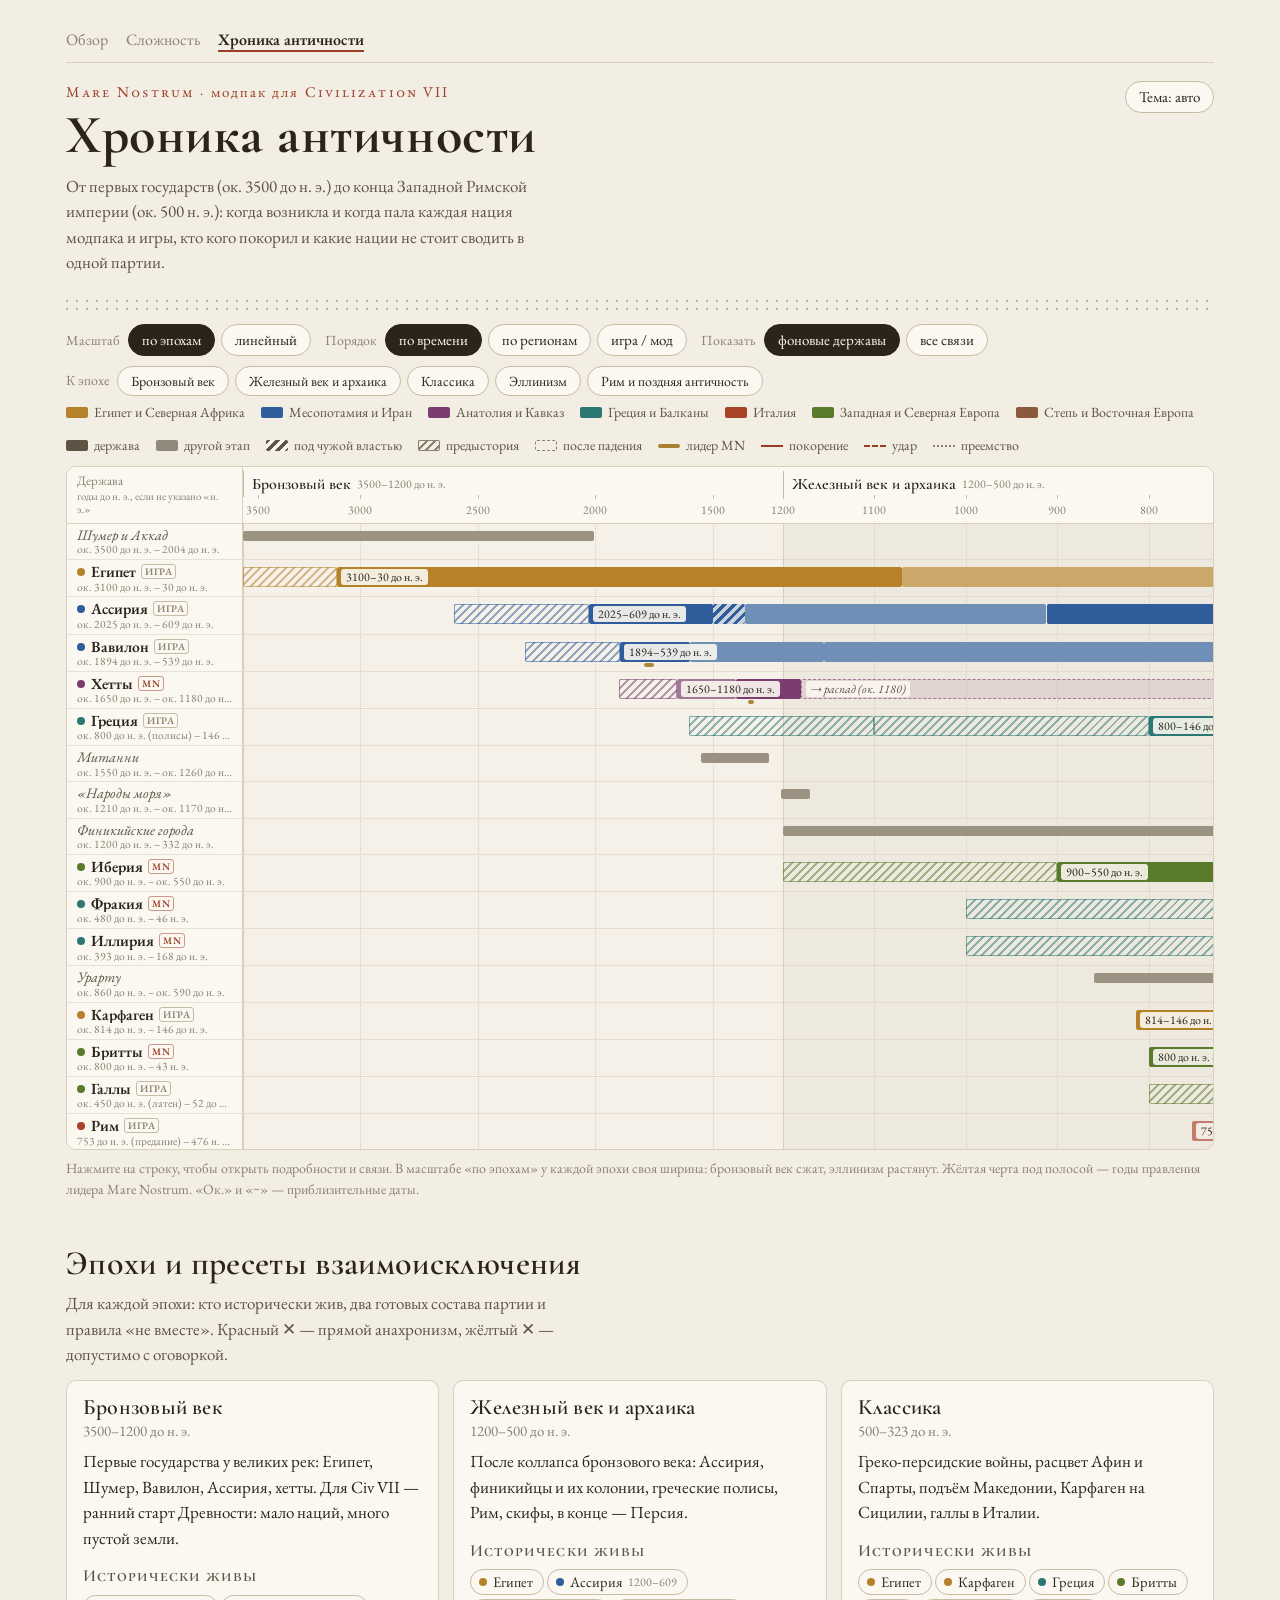
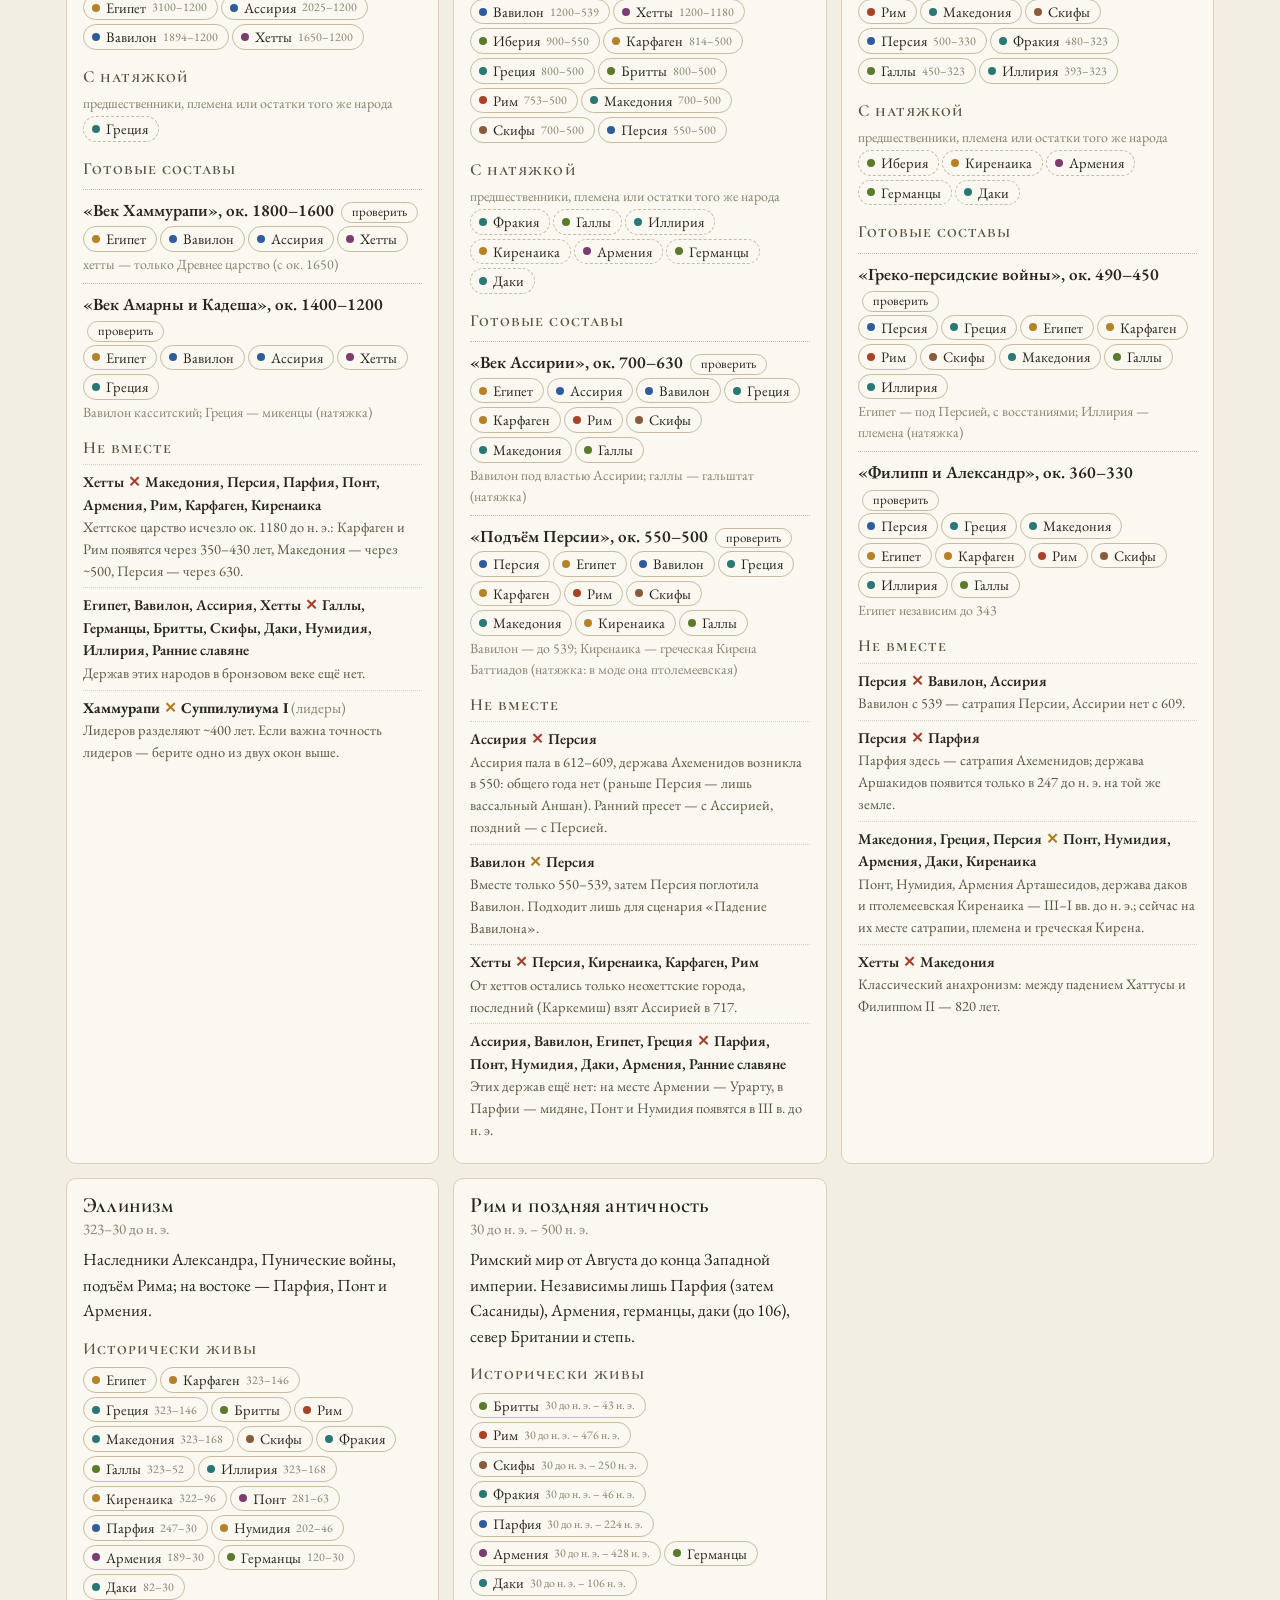
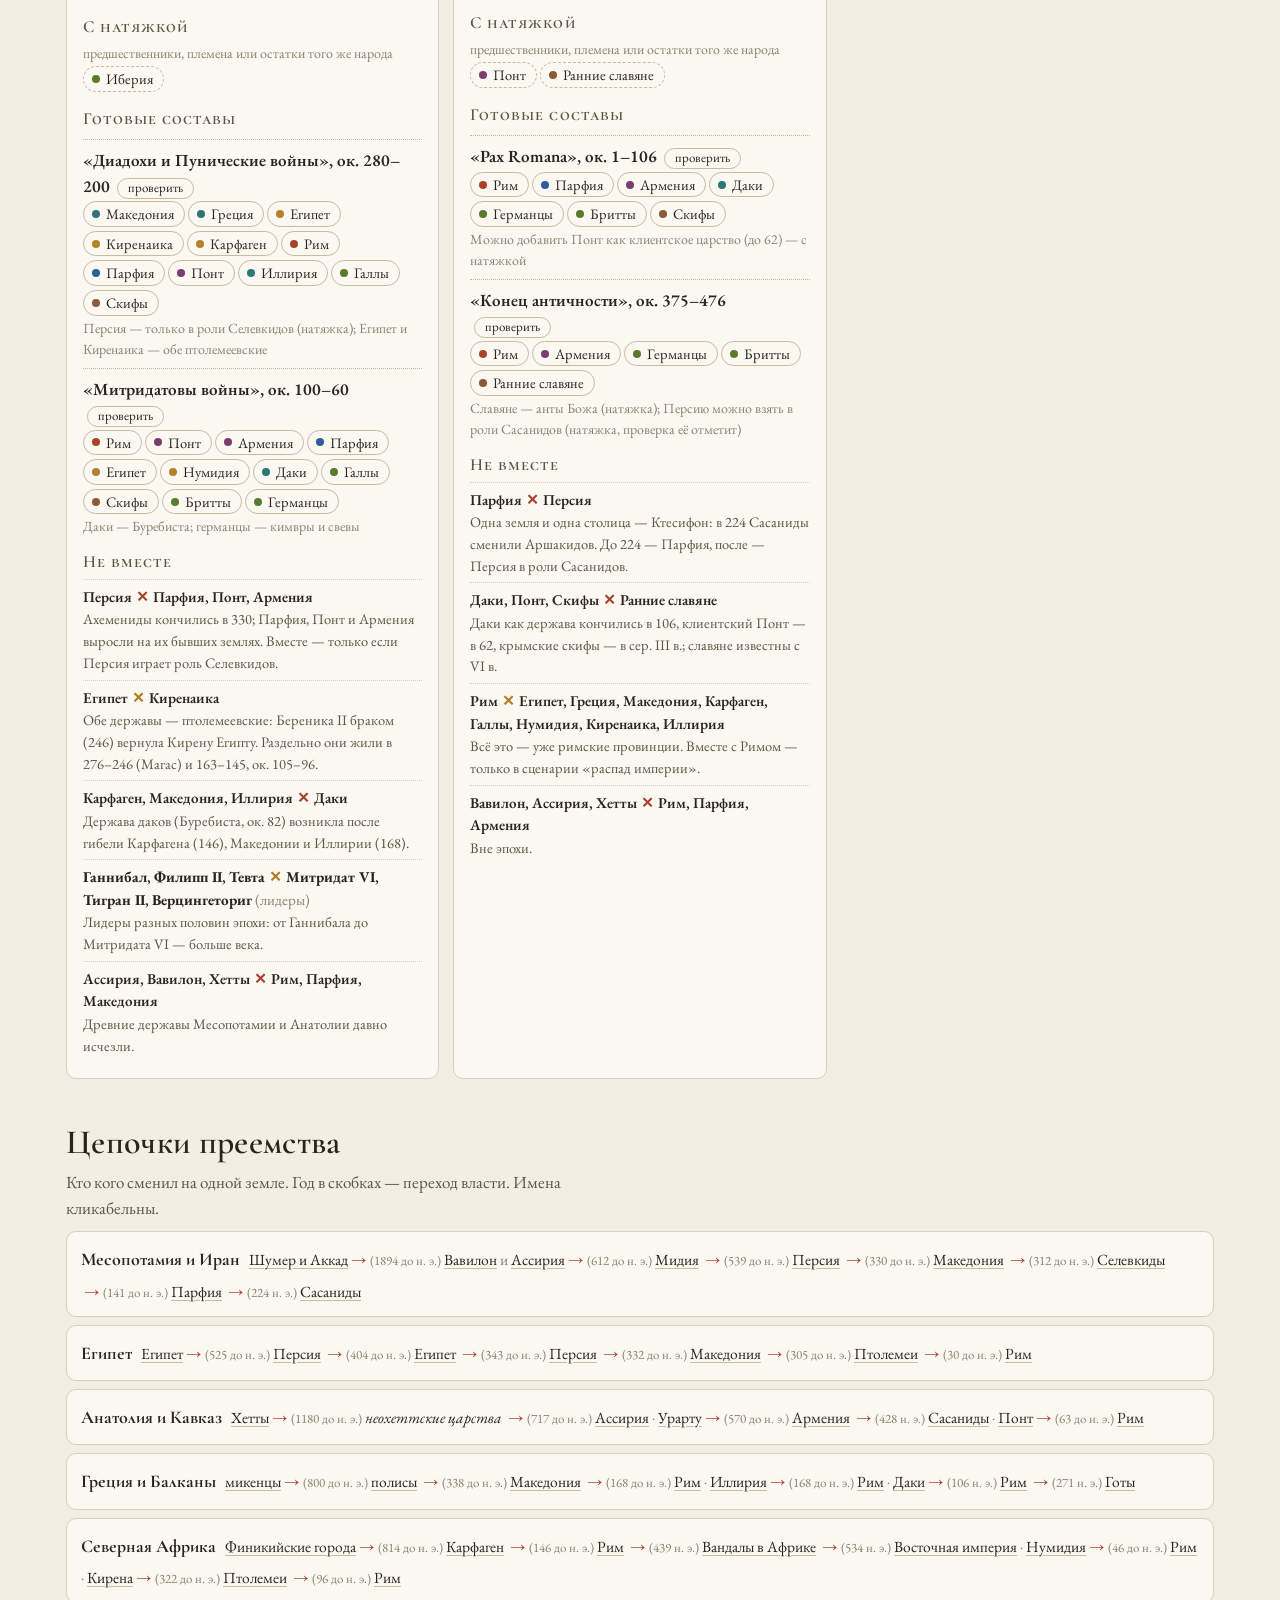
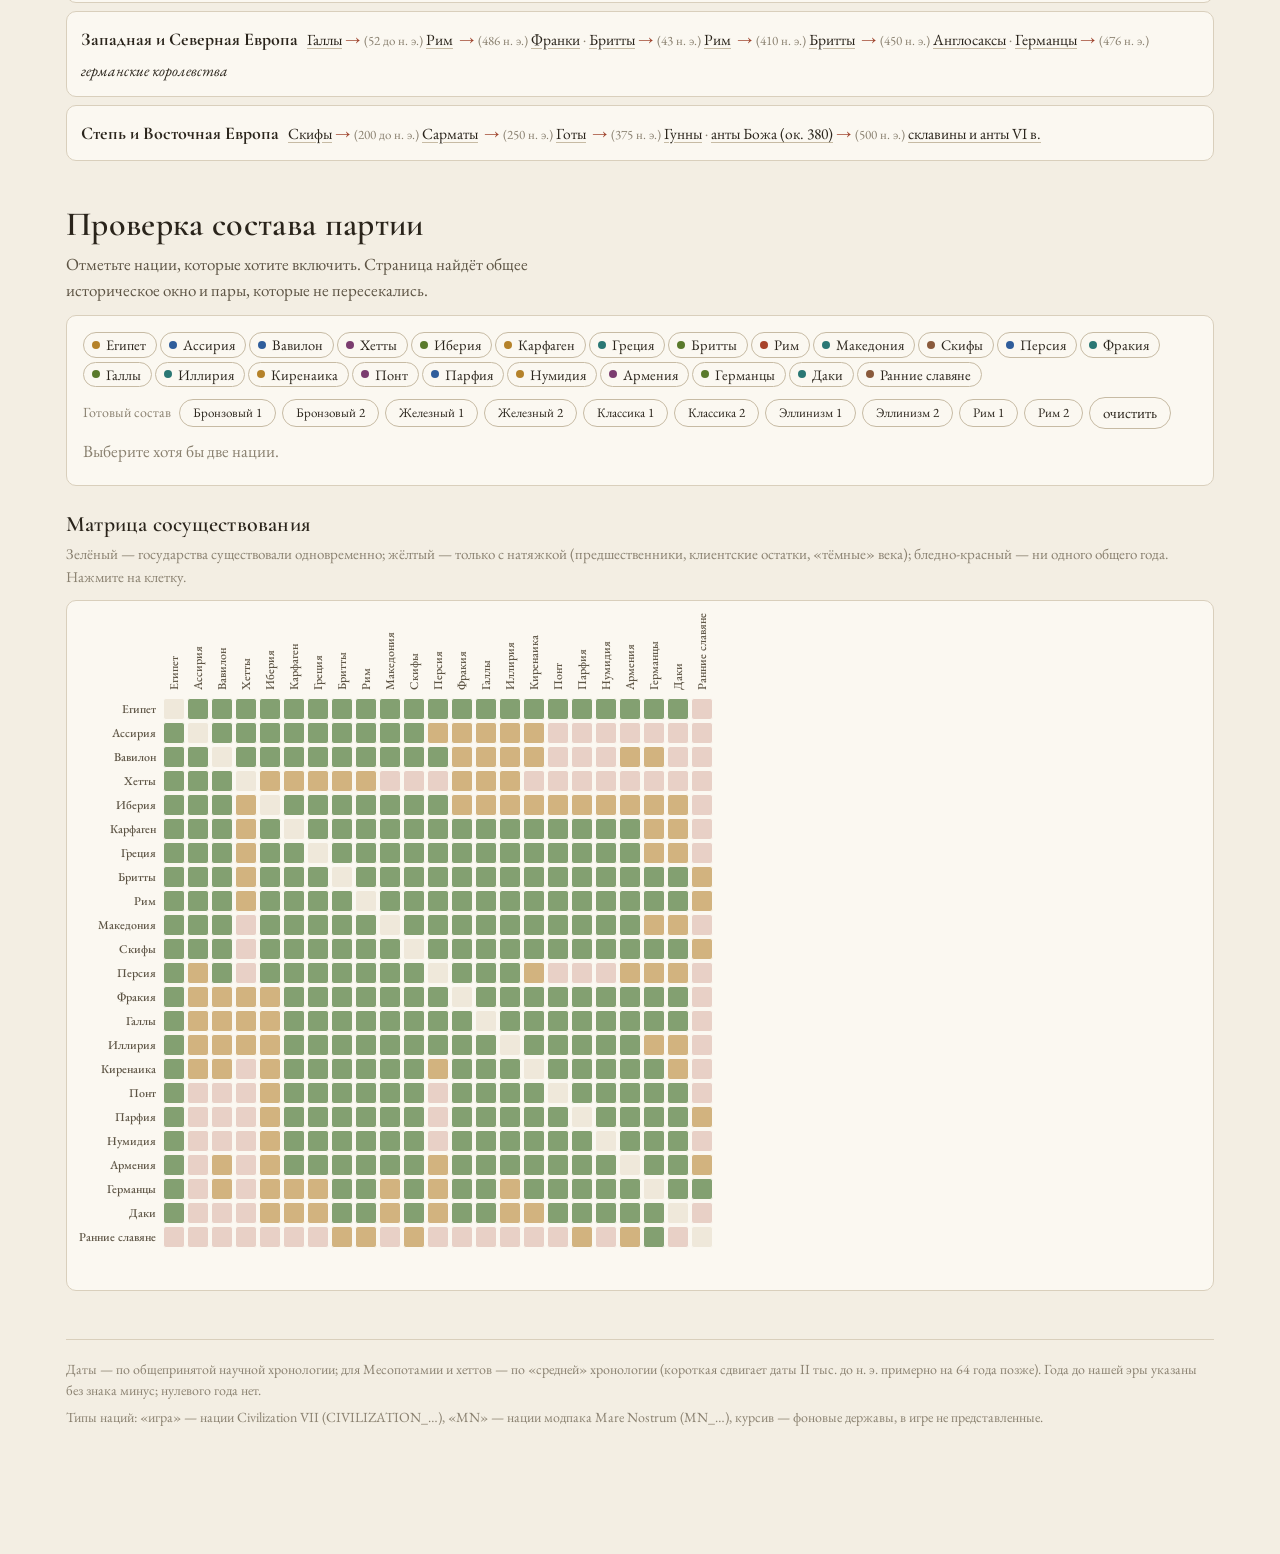
==== chronicle.html @ 19525a1d "Mare Nostrum 2.20.3" ====
<!DOCTYPE html>
<html lang="ru"><head><meta charset="utf-8"><meta name="viewport" content="width=device-width, initial-scale=1">
<meta name="robots" content="noindex">
<title>Хроника античности — Mare Nostrum</title>
<meta name="description" content="Хроника античности для модпака Mare Nostrum: нации, их подъём и падение, кто кого покорил, и какие нации не сводить в одной партии.">
<link rel="preconnect" href="https://fonts.googleapis.com">
<link rel="preconnect" href="https://fonts.gstatic.com" crossorigin>
<link rel="stylesheet" href="https://fonts.googleapis.com/css2?family=Cormorant+Garamond:wght@500;600;700&family=EB+Garamond:ital,wght@0,400;0,500;0,600;1,400&display=swap">
<style>
:root{
  --bg:#f3eee3; --surface:#fbf8f1; --surface-2:#efe8da; --ink:#2a241b; --ink-2:#5d5444; --ink-3:#8a8170;
  --line:#d9cfbc; --line-2:#c7bba4; --accent:#9c3d26; --accent-ink:#fff; --gold:#a8812e;
  --band-a:rgba(120,95,50,.045); --band-b:rgba(120,95,50,.10); --stub:rgba(120,95,50,.16);
  --pill:rgba(251,248,241,.9); --ctx:#9b9282; --ctx-2:#c9c1b1;
  --ok:#4f7a3a; --warn:#b07b22; --bad:#a5402d;
  --r-nile:#b5822a; --r-meso:#2f5d9b; --r-anat:#7b3c6f; --r-hellas:#2a7774; --r-italia:#a8432a; --r-west:#5a7a2c; --r-steppe:#8a5a3c;
  --shadow:0 10px 30px rgba(60,40,10,.16);
  --lab:176px; --serif-h:"Cormorant Garamond","Cormorant","EB Garamond",Garamond,"Times New Roman",Georgia,serif;
  --serif:"EB Garamond",Garamond,"Palatino Linotype",Palatino,"Book Antiqua",Georgia,serif;
  color-scheme:light;
}
@media (prefers-color-scheme: dark){
  :root:not([data-theme="light"]){
    --bg:#14120e; --surface:#1c1914; --surface-2:#25211a; --ink:#ece4d2; --ink-2:#bdb29d; --ink-3:#8b826f;
    --line:#352f25; --line-2:#4a4234; --accent:#e0805f; --accent-ink:#1a120c; --gold:#d6ad55;
    --band-a:rgba(255,235,190,.025); --band-b:rgba(255,235,190,.06); --stub:rgba(255,235,190,.09);
    --pill:rgba(28,25,20,.88); --ctx:#7e7666; --ctx-2:#4e483d;
    --ok:#86b46a; --warn:#d8a650; --bad:#dd7a63;
    --r-nile:#d9a94b; --r-meso:#6e98d8; --r-anat:#bb7cad; --r-hellas:#5fb3ad; --r-italia:#dd7a5e; --r-west:#97b662; --r-steppe:#c4946e;
    --shadow:0 10px 30px rgba(0,0,0,.5); color-scheme:dark;
  }
}
:root[data-theme="dark"]{
  --bg:#14120e; --surface:#1c1914; --surface-2:#25211a; --ink:#ece4d2; --ink-2:#bdb29d; --ink-3:#8b826f;
  --line:#352f25; --line-2:#4a4234; --accent:#e0805f; --accent-ink:#1a120c; --gold:#d6ad55;
  --band-a:rgba(255,235,190,.025); --band-b:rgba(255,235,190,.06); --stub:rgba(255,235,190,.09);
  --pill:rgba(28,25,20,.88); --ctx:#7e7666; --ctx-2:#4e483d;
  --ok:#86b46a; --warn:#d8a650; --bad:#dd7a63;
  --r-nile:#d9a94b; --r-meso:#6e98d8; --r-anat:#bb7cad; --r-hellas:#5fb3ad; --r-italia:#dd7a5e; --r-west:#97b662; --r-steppe:#c4946e;
  --shadow:0 10px 30px rgba(0,0,0,.5); color-scheme:dark;
}
*{box-sizing:border-box}
html,body{margin:0;padding:0}
body{background:var(--bg);color:var(--ink);font-family:var(--serif);font-size:17px;line-height:1.5;overflow-x:hidden;-webkit-text-size-adjust:100%}
.wrap{max-width:1180px;margin:0 auto;padding:28px 16px 120px}
h1,h2,h3{font-family:var(--serif-h);font-weight:600;letter-spacing:.01em;line-height:1.15;margin:0}
h1{font-size:clamp(34px,6vw,54px);font-weight:700}
h2{font-size:clamp(26px,3.6vw,34px);margin:44px 0 6px}
h3{font-size:22px}
p{margin:.4em 0}
.kicker{font-variant:small-caps;letter-spacing:.14em;color:var(--accent);font-size:15px}
.lede{color:var(--ink-2);max-width:62ch;margin-top:8px}
.muted{color:var(--ink-3)}
.mono{font-family:ui-monospace,SFMono-Regular,Menlo,Consolas,monospace;font-size:12px;letter-spacing:0}
header.top{display:flex;gap:16px;justify-content:space-between;align-items:flex-start;flex-wrap:wrap}
.meander{height:10px;margin:18px 0 6px;opacity:.55;background:
  repeating-linear-gradient(90deg,var(--ink-3) 0 2px,transparent 2px 10px) top/100% 2px no-repeat,
  repeating-linear-gradient(90deg,var(--ink-3) 0 2px,transparent 2px 10px) bottom/100% 2px no-repeat}
button{font:inherit;color:inherit}
.btn{border:1px solid var(--line-2);background:var(--surface);color:var(--ink);border-radius:999px;padding:5px 13px;font-size:15px;cursor:pointer;line-height:1.3}
.btn:hover{border-color:var(--ink-3)}
.btn[aria-pressed="true"]{background:var(--ink);color:var(--surface);border-color:var(--ink)}
.btn:focus-visible,.chip:focus-visible,.row:focus-visible,.cell:focus-visible{outline:2px solid var(--accent);outline-offset:2px}
.toolbar{display:flex;flex-wrap:wrap;gap:8px 14px;align-items:center;margin:14px 0 10px}
.seg{display:flex;flex-wrap:wrap;gap:6px;align-items:center}
.seg .lbl{font-size:14px;color:var(--ink-3);margin-right:2px}
.legend{display:flex;flex-wrap:wrap;gap:6px 16px;font-size:14px;color:var(--ink-2);margin:6px 0 10px}
.legend span{display:inline-flex;align-items:center;gap:6px}
.sw{width:22px;height:11px;border-radius:2px;display:inline-block;background:var(--c,var(--ink-3))}
.sw.k-proto,.sw.k-foreign,.sw.k-remnant,.sw.k-core2{--c:var(--ink-2)}
.lk{width:22px;height:0;border-top:2px solid var(--accent);display:inline-block}
.lk.h{border-top-style:dashed}.lk.s{border-top:2px dotted var(--ink-3)}

/* ---------- chart ---------- */
.chart{position:relative;overflow:auto;max-height:min(76vh,980px);border:1px solid var(--line);border-radius:10px;background:var(--surface);-webkit-overflow-scrolling:touch}
.inner{position:relative}
.axis{position:sticky;top:0;z-index:6;display:flex;background:var(--surface);border-bottom:1px solid var(--line)}
.corner{position:sticky;left:0;z-index:7;width:var(--lab);flex:none;background:var(--surface);border-right:1px solid var(--line);padding:6px 10px;font-size:13px;color:var(--ink-3);display:flex;flex-direction:column;justify-content:flex-end;line-height:1.25}
.axisplot{position:relative;flex:none;height:56px}
.eraname{position:absolute;top:4px;height:26px;padding:0 8px;font-family:var(--serif-h);font-weight:600;font-size:16px;white-space:nowrap;overflow:hidden;text-overflow:ellipsis;border-left:1px solid var(--line-2);display:flex;align-items:center;gap:6px;cursor:pointer}
.eraname small{font-family:var(--serif);font-weight:400;font-size:12px;color:var(--ink-3)}
.tick{position:absolute;bottom:4px;font-size:12px;color:var(--ink-3);transform:translateX(-50%);white-space:nowrap;font-variant-numeric:lining-nums tabular-nums}
.tick::before{content:"";position:absolute;left:50%;top:-6px;height:4px;border-left:1px solid var(--line-2)}
.tick i{font-style:normal;font-size:10px}
.body{position:relative}
.bands{position:absolute;top:0;bottom:0;z-index:0;pointer-events:none}
.band{position:absolute;top:0;bottom:0;border-left:1px solid var(--line)}
.band.stub{background:var(--stub);background-image:repeating-linear-gradient(135deg,transparent 0 7px,var(--band-b) 7px 8px)}
.gl{position:absolute;top:0;bottom:0;border-left:1px dotted var(--line)}
svg.links{position:absolute;top:0;z-index:2;pointer-events:none;overflow:visible}
.row{display:flex;position:relative;z-index:1;cursor:pointer;outline:none}
.row + .row{border-top:1px solid color-mix(in srgb,var(--line) 55%,transparent)}
.lab{position:sticky;left:0;z-index:4;width:var(--lab);flex:none;background:var(--surface);border-right:1px solid var(--line);padding:3px 10px;display:flex;flex-direction:column;justify-content:center;line-height:1.12;overflow:hidden}
.lab b{font-weight:600;font-size:15.5px;white-space:nowrap;overflow:hidden;text-overflow:ellipsis}
.lab .sub{font-size:11.5px;color:var(--ink-3);white-space:nowrap;overflow:hidden;text-overflow:ellipsis}
.lab .dot{display:inline-block;width:8px;height:8px;border-radius:50%;background:var(--c);margin-right:6px;vertical-align:1px}
.tag{font-size:10px;letter-spacing:.06em;text-transform:uppercase;border:1px solid var(--line-2);border-radius:3px;padding:0 3px;margin-left:5px;color:var(--ink-3);vertical-align:2px}
.tag.mn{color:var(--accent);border-color:color-mix(in srgb,var(--accent) 50%,transparent)}
.track{position:relative;flex:none;height:34px}
.row.ctx .track{height:24px}
.row.ctx .lab b{font-weight:400;font-style:italic;font-size:14.5px;color:var(--ink-2)}
.row.hdr{cursor:default}
.row.hdr .lab{font-variant:small-caps;letter-spacing:.1em;font-size:13px;color:var(--ink-3);background:var(--surface-2)}
.row.hdr .track{height:24px;background:color-mix(in srgb,var(--surface-2) 60%,transparent)}
.ph{position:absolute;top:7px;height:20px;border-radius:2px;background:var(--c)}
.row.ctx .ph{top:7px;height:10px;background:var(--ctx)}
.ph.k-core2{background:color-mix(in srgb,var(--c) 68%,var(--surface))}
.ph.k-foreign{background:repeating-linear-gradient(135deg,var(--c) 0 3px,color-mix(in srgb,var(--c) 25%,var(--surface)) 3px 7px)}
.ph.k-proto{background:repeating-linear-gradient(135deg,color-mix(in srgb,var(--c) 50%,transparent) 0 2px,transparent 2px 6px);box-shadow:inset 0 0 0 1px color-mix(in srgb,var(--c) 55%,transparent)}
.ph.k-remnant{background:color-mix(in srgb,var(--c) 12%,transparent);border:1px dashed color-mix(in srgb,var(--c) 60%,transparent)}
.row.ctx .ph.k-remnant{background:transparent;border-color:var(--ctx)}
.pill{position:absolute;top:9px;height:16px;line-height:16px;padding:0 5px;font-size:12px;border-radius:3px;background:var(--pill);color:var(--ink);white-space:nowrap;pointer-events:none;font-variant-numeric:lining-nums;overflow:hidden}
.endl{position:absolute;top:9px;line-height:16px;font-size:12px;color:var(--ink-2);white-space:nowrap;pointer-events:none;font-style:italic;background:var(--pill);padding:0 4px;border-radius:3px}
.row.ctx .endl,.row.ctx .pill{top:3px}
.row.ctx .pill{background:transparent;color:var(--ink-3);padding:0;font-size:11px}
.ldr{position:absolute;bottom:2px;height:4px;min-width:4px;border-radius:2px;background:var(--gold);opacity:.95}
.row.dim .track>*{opacity:.28}
.row.rel .lab{background:color-mix(in srgb,var(--accent) 7%,var(--surface))}
.row.sel .lab{background:color-mix(in srgb,var(--accent) 16%,var(--surface));box-shadow:inset 3px 0 0 var(--accent)}
.row.sel .track{background:color-mix(in srgb,var(--accent) 6%,transparent)}
.row:hover:not(.hdr) .lab b{text-decoration:underline;text-decoration-color:var(--line-2);text-underline-offset:3px}
.hint{font-size:14px;color:var(--ink-3);margin-top:8px}

/* ---------- panel ---------- */
.panel{position:fixed;z-index:50;right:16px;bottom:16px;width:400px;max-height:min(78vh,760px);overflow:auto;background:var(--surface);border:1px solid var(--line-2);border-radius:12px;box-shadow:var(--shadow);padding:16px 18px 18px}
.panel[hidden],.panel.away{display:none}
.panel .x{position:absolute;top:8px;right:8px;width:34px;height:34px;border-radius:50%;border:1px solid var(--line);background:var(--surface-2);cursor:pointer;font-size:20px;line-height:1}
.panel h3{font-size:28px;padding-right:36px}
.panel .meta{font-size:14px;color:var(--ink-3);margin:2px 0 8px}
.panel dl{margin:8px 0 0;display:grid;grid-template-columns:1fr;gap:2px}
.panel dt{font-variant:small-caps;letter-spacing:.08em;font-size:13px;color:var(--accent);margin-top:8px}
.panel dd{margin:0;font-size:15.5px}
.panel ul{margin:2px 0 0;padding-left:18px;font-size:15px}
.panel li{margin:2px 0}
.dates{font-size:19px;font-family:var(--serif-h);font-weight:600}
.ev{display:flex;gap:8px;font-size:15px;padding:3px 0;border-bottom:1px dotted var(--line)}
.ev .yr{flex:none;width:86px;color:var(--ink-3);font-variant-numeric:lining-nums}
.ev .ar{font-weight:600}
@media (max-width:899px){
  .panel{left:0;right:0;bottom:0;width:auto;max-height:64vh;border-radius:14px 14px 0 0;border-bottom:none}
}

/* ---------- chips, cards ---------- */
.chip{display:inline-flex;align-items:center;gap:6px;border:1px solid var(--line-2);border-radius:999px;padding:2px 10px 2px 8px;font-size:14.5px;background:var(--surface);cursor:pointer;line-height:1.35;margin:2px 3px 2px 0;color:var(--ink)}
.chip .dot{width:8px;height:8px;border-radius:50%;background:var(--c,var(--ctx))}
.chip.on{background:color-mix(in srgb,var(--c) 18%,var(--surface));border-color:var(--c)}
.chip small{color:var(--ink-3);font-size:12px}
.chip.st{border-style:dashed}
.chip.plain{cursor:default}
.eras{display:grid;grid-template-columns:repeat(auto-fill,minmax(340px,1fr));gap:14px;margin-top:12px}
@media (max-width:420px){.eras{grid-template-columns:1fr}}
.card{background:var(--surface);border:1px solid var(--line);border-radius:10px;padding:14px 16px 16px;min-width:0}
.card .rng{color:var(--ink-3);font-size:15px}
.card h4{font-family:var(--serif-h);font-size:17px;font-weight:600;margin:12px 0 4px;color:var(--ink-2);font-variant:small-caps;letter-spacing:.06em}
.preset{border-top:1px dotted var(--line-2);padding-top:8px;margin-top:8px}
.preset .pn{font-weight:600}
.preset .pnote{font-size:14px;color:var(--ink-3)}
.rule{font-size:15px;padding:6px 0;border-top:1px dotted var(--line)}
.rule .vs{font-weight:600}
.rule .x{color:var(--bad);font-weight:700;margin:0 4px}
.rule.soft .x{color:var(--warn)}
.rule .why{color:var(--ink-2);display:block;font-size:14.5px}
.chains{display:grid;gap:8px;margin-top:10px}
.chain{background:var(--surface);border:1px solid var(--line);border-radius:10px;padding:10px 14px;font-size:15.5px;line-height:1.9}
.chain b{font-family:var(--serif-h);font-size:18px;margin-right:6px}
.chain .y{color:var(--ink-3);font-size:13px}
.chain .ar{color:var(--accent);margin:0 3px}
.chain a{color:inherit;text-decoration:underline;text-decoration-color:var(--line-2);text-underline-offset:3px;cursor:pointer}

/* ---------- checker ---------- */
.checker{background:var(--surface);border:1px solid var(--line);border-radius:10px;padding:14px 16px;margin-top:12px}
.res{margin-top:10px}
.res .win{font-family:var(--serif-h);font-size:22px;font-weight:600}
.res .item{font-size:15px;padding:4px 0;border-top:1px dotted var(--line)}
.res .b{color:var(--bad);font-weight:600}.res .w{color:var(--warn);font-weight:600}.res .g{color:var(--ok);font-weight:600}
.mxwrap{overflow-x:auto;margin-top:12px;border:1px solid var(--line);border-radius:10px;background:var(--surface);padding:10px}
.mx{border-collapse:collapse;font-size:12px}
.mx th{font-weight:500;color:var(--ink-2);padding:2px;white-space:nowrap}
.mx thead th{height:56px;vertical-align:bottom}
.mx thead th span{display:inline-block;writing-mode:vertical-rl;transform:rotate(180deg)}
.mx tbody th{text-align:right;padding-right:6px}
.cell{width:22px;height:22px;border:1px solid var(--surface);border-radius:3px;cursor:pointer;padding:0;display:block}
.cell.ok{background:color-mix(in srgb,var(--ok) 70%,var(--surface))}
.cell.ext{background:color-mix(in srgb,var(--warn) 55%,var(--surface))}
.cell.no{background:color-mix(in srgb,var(--bad) 22%,var(--surface))}
.cell.self{background:var(--surface-2);cursor:default}
.mxinfo{min-height:1.5em;font-size:15px;margin-top:8px}
.foot{margin-top:48px;font-size:14px;color:var(--ink-3);border-top:1px solid var(--line);padding-top:14px}
@media (max-width:600px){
  :root{--lab:118px}
  body{font-size:16px}
  .lab b{font-size:14px}
  .lab .sub{display:none}
  .tag{display:none}
}
.site-nav{display:flex;flex-wrap:wrap;gap:6px 18px;font-size:16px;border-bottom:1px solid var(--line);padding-bottom:10px;margin-bottom:18px}
.site-nav a{text-decoration:none;color:var(--ink-3)}.site-nav a:hover{color:var(--ink)}
.site-nav a[aria-current="page"]{color:var(--ink);font-weight:600;box-shadow:inset 0 -2px 0 var(--accent)}
</style>
</head><body>
<div class="wrap">
  <nav class="site-nav" aria-label="Разделы"><a href="./">Обзор</a><a href="difficulty.html">Сложность</a><a href="chronicle.html" aria-current="page">Хроника античности</a></nav>
  <header class="top">
    <div>
      <div class="kicker">Mare Nostrum · модпак для Civilization VII</div>
      <h1>Хроника античности</h1>
      <p class="lede">От первых государств (ок. 3500 до н. э.) до конца Западной Римской империи (ок. 500 н. э.): когда возникла и когда пала каждая нация модпака и игры, кто кого покорил и какие нации не стоит сводить в одной партии.</p>
    </div>
    <button class="btn" id="themeBtn" type="button" aria-label="Тема оформления">Тема: авто</button>
  </header>
  <div class="meander" aria-hidden="true"></div>

  <div class="toolbar">
    <div class="seg" role="group" aria-label="Масштаб">
      <span class="lbl">Масштаб</span>
      <button class="btn" data-scale="era" aria-pressed="true" type="button">по эпохам</button>
      <button class="btn" data-scale="lin" aria-pressed="false" type="button">линейный</button>
    </div>
    <div class="seg" role="group" aria-label="Порядок строк">
      <span class="lbl">Порядок</span>
      <button class="btn" data-sort="chrono" aria-pressed="true" type="button">по времени</button>
      <button class="btn" data-sort="region" aria-pressed="false" type="button">по регионам</button>
      <button class="btn" data-sort="group" aria-pressed="false" type="button">игра / мод</button>
    </div>
    <div class="seg" role="group" aria-label="Показать">
      <span class="lbl">Показать</span>
      <button class="btn" id="ctxBtn" aria-pressed="true" type="button">фоновые державы</button>
      <button class="btn" id="allLinksBtn" aria-pressed="false" type="button">все связи</button>
    </div>
  </div>
  <div class="seg" id="eraJump" aria-label="Перейти к эпохе"><span class="lbl">К эпохе</span></div>

  <div class="legend" id="legend"></div>

  <div class="chart" id="chart" tabindex="0" aria-label="Шкала времени, прокручивается по горизонтали">
    <div class="inner" id="inner"></div>
  </div>
  <p class="hint">Нажмите на строку, чтобы открыть подробности и связи. В масштабе «по эпохам» у каждой эпохи своя ширина: бронзовый век сжат, эллинизм растянут. Жёлтая черта под полосой — годы правления лидера Mare Nostrum. «Ок.» и «~» — приблизительные даты.</p>

  <h2>Эпохи и пресеты взаимоисключения</h2>
  <p class="lede">Для каждой эпохи: кто исторически жив, два готовых состава партии и правила «не вместе». Красный ✕ — прямой анахронизм, жёлтый ✕ — допустимо с оговоркой.</p>
  <div class="eras" id="eras"></div>

  <h2>Цепочки преемства</h2>
  <p class="lede">Кто кого сменил на одной земле. Год в скобках — переход власти. Имена кликабельны.</p>
  <div class="chains" id="chains"></div>

  <h2>Проверка состава партии</h2>
  <p class="lede">Отметьте нации, которые хотите включить. Страница найдёт общее историческое окно и пары, которые не пересекались.</p>
  <div class="checker">
    <div id="pick"></div>
    <div class="seg" style="margin-top:8px"><span class="lbl">Готовый состав</span><span id="presetBtns" class="seg"></span><button class="btn" id="clearBtn" type="button">очистить</button></div>
    <div class="res" id="res"></div>
  </div>

  <h3 style="margin-top:26px">Матрица сосуществования</h3>
  <p class="muted" style="font-size:15px">Зелёный — государства существовали одновременно; жёлтый — только с натяжкой (предшественники, клиентские остатки, «тёмные» века); бледно-красный — ни одного общего года. Нажмите на клетку.</p>
  <div class="mxwrap"><table class="mx" id="mx"></table><div class="mxinfo" id="mxinfo"></div></div>

  <div class="foot">
    <p>Даты — по общепринятой научной хронологии; для Месопотамии и хеттов — по «средней» хронологии (короткая сдвигает даты II тыс. до н. э. примерно на 64 года позже). Года до нашей эры указаны без знака минус; нулевого года нет.</p>
    <p>Типы наций: «игра» — нации Civilization VII (CIVILIZATION_…), «MN» — нации модпака Mare Nostrum (MN_…), курсив — фоновые державы, в игре не представленные.</p>
  </div>
</div>

<aside class="panel" id="panel" hidden aria-live="polite"></aside>

<script>
(function(){
"use strict";
/* ============================== DATA ============================== */
var REG = {
  nile:{n:"Египет и Северная Африка"}, meso:{n:"Месопотамия и Иран"}, anat:{n:"Анатолия и Кавказ"},
  hellas:{n:"Греция и Балканы"}, italia:{n:"Италия"}, west:{n:"Западная и Северная Европа"}, steppe:{n:"Степь и Восточная Европа"}
};
var REG_ORDER = ["nile","meso","anat","hellas","italia","west","steppe"];
var KIND = {core:"держава", core2:"держава (другой этап)", foreign:"под чужой властью", proto:"предыстория / предшественники", remnant:"после падения / остаток"};

/* s,e — годы существования державы (основа проверки); xs,xe — с натяжкой (предшественники, остатки того же народа). */
var N = [
 {id:"egypt",t:"CIVILIZATION_EGYPT",g:"v",n:"Египет",ab:"Егп",r:"nile",s:-3100,e:-30,xs:-3500,xe:-30,sL:"ок. 3100 до н. э.",eL:"30 до н. э.",
  ph:[[-3500,-3100,"proto","Додинастический Египет (культура Негада)"],[-3100,-1070,"core","Раннее, Древнее, Среднее и Новое царства (с переходными периодами)"],[-1070,-525,"core2","Третий переходный и Поздний период; 671–656 — власть Ассирии"],[-525,-404,"foreign","XXVII династия — власть Персии"],[-404,-343,"core","XXVIII–XXX династии: последние фараоны-египтяне (Нектанеб II)"],[-343,-332,"foreign","вторая власть Персии"],[-332,-30,"core2","Александр и Птолемеи, столица — Александрия"],[-30,641,"remnant","римская, затем восточноримская провинция; арабы — 641"]],
  cap:"Мемфис, Фивы, Пер-Рамсес, Саис; при Птолемеях — Александрия",
  end:"Независимость кончилась в 30 до н. э.: после Акция (31) Октавиан занял Египет, Клеопатра VII покончила с собой. Последний фараон-египтянин Нектанеб II потерял страну ещё в 343 до н. э. (Персия).",
  succ:"Персия (525, 343) → Македония (332) → Птолемеи → Рим (30 до н. э.)",
  disp:"Объединение — ок. 3100 до н. э. (оценки 3200–3000). Даты до ~700 до н. э. имеют погрешность от нескольких лет до десятилетий.",
  mod:"Нация игры (CIVILIZATION_EGYPT).",es:"→ Рим (30)"},
 {id:"babylon",t:"CIVILIZATION_BABYLON",g:"v",n:"Вавилон",ab:"Вав",r:"meso",s:-1894,e:-539,xs:-2300,xe:-539,sL:"ок. 1894 до н. э.",eL:"539 до н. э.",
  ph:[[-2300,-1894,"proto","город в державах Аккада и Ура"],[-1894,-1595,"core","I (Старовавилонская) династия, Хаммурапи"],[-1595,-1155,"core2","Касситская династия"],[-1155,-729,"core2","II династия Исина и смутные века"],[-729,-626,"foreign","власть Ассирии (разрушение города в 689)"],[-626,-539,"core","Нововавилонское царство: Набопаласар, Навуходоносор II"],[-539,-275,"remnant","сатрапия Персии, затем Селевкидов; город угасает"]],
  cap:"Вавилон",
  end:"В 539 до н. э. Кир II разбил войско Набонида при Описе, и Вавилон сдался без боя.",
  succ:"Персия (539) → Македония (331) → Селевкиды",
  ldr:[{n:"Хаммурапи",f:-1792,t:-1750,l:"1792–1750 до н. э. (средняя хронология)"}],
  disp:"Даты I династии — по средней хронологии; по короткой они примерно на 64 года позже (разгром Мурсили I — 1531 вместо 1595).",
  mod:"Нация игры (CIVILIZATION_BABYLON); Mare Nostrum добавляет лидера Хаммурапи.",es:"→ Персия (539)"},
 {id:"assyria",t:"CIVILIZATION_ASSYRIA",g:"v",n:"Ассирия",ab:"Асс",r:"meso",s:-2025,e:-609,xs:-2600,xe:-609,sL:"ок. 2025 до н. э.",eL:"609 до н. э.",
  ph:[[-2600,-2025,"proto","город-государство Ашшур под властью Аккада и Ура"],[-2025,-1500,"core","Староассирийский период: колонии купцов в Анатолии (Каниш), Шамши-Адад I"],[-1500,-1363,"foreign","зависимость от Митанни"],[-1363,-912,"core2","Среднеассирийское царство (Ашшур-убаллит I)"],[-911,-609,"core","Новоассирийская держава: Тиглатпаласар III, Саргон II, Ашшурбанапал"]],
  cap:"Ашшур; Кальху (Нимруд), Дур-Шаррукин, Ниневия",
  end:"Мидяне Киаксара и вавилоняне Набопаласара взяли Ашшур (614) и Ниневию (612); последний царь Ашшур-убаллит II вместе с египтянами Нехо II не удержал Харран (610–609).",
  succ:"Нововавилонское царство и Мидия поделили державу",
  disp:"Ранние даты (до XV в. до н. э.) приблизительны.",
  mod:"Нация игры (CIVILIZATION_ASSYRIA).",es:"→ Вавилон и Мидия (612–609)"},
 {id:"hittites",t:"MN_HITTITES",g:"m",n:"Хетты",ab:"Хет",r:"anat",s:-1650,e:-1180,xs:-1900,xe:-717,sL:"ок. 1650 до н. э.",eL:"ок. 1180 до н. э.",
  ph:[[-1900,-1650,"proto","хетты в Канише (Несе), царь Анитта"],[-1650,-1400,"core2","Древнее царство: Хаттусили I, Мурсили I"],[-1400,-1180,"core","Новое царство (империя): Суппилулиума I, Муваталли II, битва при Кадеше (1274)"],[-1180,-717,"remnant","неохеттские царства: Каркемиш, Мелид, Гургум"]],
  cap:"Хаттуса; при Муваталли II — Тархунтасса",
  end:"Около 1185–1180 до н. э. Хаттуса оставлена и сожжена. Причины спорны: общий кризис конца бронзового века, засуха и голод, распри в династии, набеги касков, «народы моря».",
  succ:"Неохеттские царства (до 717, когда Саргон II взял Каркемиш); в центре Анатолии — Фригия",
  ldr:[{n:"Суппилулиума I",f:-1350,t:-1322,l:"ок. 1350–1322 до н. э. (оценки расходятся на 10–30 лет)"}],
  disp:"Начало Древнего царства — ок. 1650 по средней хронологии; точная дата и причина падения неизвестны.",
  mod:"Нация Mare Nostrum (MN_HITTITES), лидер Суппилулиума I.",es:"→ распад (ок. 1180)"},
 {id:"greece",t:"CIVILIZATION_GREECE",g:"v",n:"Греция",ab:"Грц",r:"hellas",s:-800,e:-146,xs:-1600,xe:-146,sL:"ок. 800 до н. э. (полисы)",eL:"146 до н. э.",
  ph:[[-1600,-1100,"proto","микенская Греция (в хеттских письмах — вероятно, Аххиява)"],[-1100,-800,"proto","«тёмные века»"],[-800,-338,"core","полисы: архаика и классика (Афины, Спарта, Коринф, Фивы)"],[-338,-146,"core2","под гегемонией Македонии; Ахейский и Этолийский союзы"],[-146,500,"remnant","римская Греция (провинция Ахайя с 27 до н. э.)"]],
  cap:"Единой столицы нет: Афины, Спарта, Коринф, Фивы",
  end:"В 146 до н. э. Луций Муммий разбил Ахейский союз и разрушил Коринф; Греция подчинена Риму (провинция Ахайя — с 27 до н. э.).",
  succ:"Рим; греческий язык и культура — основа Восточной Римской империи",
  ldr:[{n:"Леонид I",f:-489,t:-480,l:"царь Спарты ок. 489–480 до н. э., погиб при Фермопилах"},{n:"Платон",f:-427,t:-347,l:"жил 427–347 до н. э.; философ, не правитель"}],
  disp:"Отождествление Аххиявы хеттских текстов с микенцами принимает большинство учёных, но не все.",
  mod:"Нация игры (CIVILIZATION_GREECE); Mare Nostrum добавляет лидеров Платона и Леонида.",es:"→ Рим (146)"},
 {id:"persia",t:"CIVILIZATION_PERSIA",g:"v",n:"Персия",ab:"Пер",r:"meso",s:-550,e:-330,xs:-650,xe:-330,sL:"550 до н. э.",eL:"330 до н. э.",
  ph:[[-650,-550,"proto","царство Аншан (Теиспиды), вассалы Мидии"],[-550,-330,"core","держава Ахеменидов: Кир II, Камбис, Дарий I, Ксеркс"]],
  cap:"Пасаргады, Сузы, Персеполь, Экбатана, Вавилон",
  end:"Александр Македонский разбил Дария III при Иссе (333) и Гавгамелах (331); в 330 Дария убил сатрап Бесс.",
  succ:"Держава Александра → Селевкиды → Парфия (с 247) → Сасаниды (с 224 н. э., считали себя наследниками Ахеменидов)",
  disp:"Ранняя хронология Аншана (VII в. до н. э.) приблизительна.",
  mod:"Нация игры (CIVILIZATION_PERSIA). На карте Mare Nostrum стартует в Сузах.",es:"→ Македония (330)"},
 {id:"carthage",t:"CIVILIZATION_CARTHAGE",g:"v",n:"Карфаген",ab:"Крф",r:"nile",s:-814,e:-146,xs:-814,xe:-146,sL:"ок. 814 до н. э.",eL:"146 до н. э.",
  ph:[[-814,-264,"core","колония Тира → морская держава Запада"],[-264,-146,"core2","Пунические войны с Римом"],[-29,698,"remnant","римская колония Карфаген (с 29 до н. э.); вандалы 439–533; арабы — 698"]],
  cap:"Карфаген",
  end:"В Третьей Пунической войне (149–146) Сципион Эмилиан взял и разрушил город; земли стали провинцией Африка.",
  succ:"Рим (провинция Африка); часть земель — Нумидии",
  ldr:[{n:"Ганнибал Барка",f:-221,t:-202,l:"род. 247, ум. 183 или 181; командовал армией 221–202 до н. э."}],
  disp:"814/813 — дата античной традиции (Тимей); древнейшие находки в Карфагене — конец IX–VIII в. до н. э.",
  mod:"Нация игры (CIVILIZATION_CARTHAGE); Mare Nostrum добавляет лидера Ганнибала.",es:"→ Рим (146)"},
 {id:"rome",t:"CIVILIZATION_ROME",g:"v",n:"Рим",ab:"Рим",r:"italia",s:-753,e:476,xs:-753,xe:700,sL:"753 до н. э. (предание)",eL:"476 н. э. (Запад)",
  ph:[[-753,-509,"core2","царский период (дата основания — по преданию)"],[-509,-27,"core","Республика"],[-27,284,"core2","Принципат"],[284,476,"core","Поздняя империя; Запад"],[476,700,"remnant","Восточная Римская империя (до 1453)"]],
  cap:"Рим; в поздней империи — Медиолан (286–402) и Равенна (402–476); на Востоке — Константинополь (с 330)",
  end:"Западная империя кончилась в 476: германский военачальник Одоакр низложил Ромула Августула и отослал регалии в Константинополь. Восточная Римская империя существовала до 1453.",
  succ:"Королевство Одоакра → остготы; франки, вестготы, вандалы; Восточная Римская империя",
  disp:"753 — дата Варрона; поселения на холмах Рима археологи находят с X–IX вв. до н. э. 476 — условная граница: Юлия Непота признавали императором Запада до 480.",
  mod:"Нация игры (CIVILIZATION_ROME).",es:"Запад → Одоакр (476)"},
 {id:"gaul",t:"CIVILIZATION_GAUL",g:"v",n:"Галлы",ab:"Гал",r:"west",s:-450,e:-52,xs:-800,xe:-52,sL:"ок. 450 до н. э. (латен)",eL:"52 до н. э.",
  ph:[[-800,-450,"proto","гальштатская культура (связь с кельтами спорна)"],[-450,-121,"core","латенская культура: галлы, набег на Рим, Галатия в Азии"],[-121,-52,"core2","юг — римская Нарбонская Галлия (121); остальная Галлия свободна"],[-52,486,"remnant","римская Галлия → франки (486)"]],
  cap:"Единой столицы нет; оппидумы: Бибракте (эдуи), Герговия (арверны), Алезия (мандубии)",
  end:"Цезарь покорял Галлию в 58–50 до н. э.; в 52 Верцингеториг сдался после осады Алезии.",
  succ:"Рим (Галлия Косматая); затем франки Хлодвига (486)",
  ldr:[{n:"Верцингеториг",f:-52,t:-46,l:"вождь арвернов; восстание 52 до н. э., казнён в Риме ок. 46"}],
  disp:"Насколько гальштатские общины были «кельтами» — спорно; надёжно кельтскими считают латенских галлов.",
  mod:"Нация игры (CIVILIZATION_GAUL); Mare Nostrum добавляет лидера Верцингеторига.",es:"→ Рим (52)"},
 {id:"armenia",t:"MN_ARMENIA",g:"m",n:"Армения",ab:"Арм",r:"anat",s:-189,e:428,xs:-570,xe:428,sL:"189 до н. э.",eL:"428 н. э.",
  ph:[[-570,-189,"proto","Ервандиды (Оронтиды): сатрапия Персии, затем царство под Селевкидами"],[-189,1,"core","Арташесиды: Арташес I, Тигран II Великий"],[1,52,"core2","смута: римские и парфянские ставленники"],[52,428,"core","Аршакиды (Тиридат I); христианство ок. 301; раздел 387"]],
  cap:"Армавир, Ервандашат; Арташат (основан ок. 176 до н. э.), Тигранакерт (ок. 77 до н. э.), Вагаршапат, Двин",
  end:"В 387 Армению поделили Рим и Сасаниды; в 428 Бахрам V по просьбе армянской знати низложил последнего Аршакида Арташеса IV, восточная Армения стала марзпанством Персии.",
  succ:"Сасанидская Персармения и Восточная Римская империя",
  ldr:[{n:"Тигран II Великий",f:-95,t:-55,l:"95–55 до н. э."}],
  disp:"Независимость считают от 190/189 (после Магнесии); граница эпох Арташесидов и Аршакидов размыта.",
  mod:"Нация Mare Nostrum (MN_ARMENIA), лидер Тигран II. На карте стартует в Арташате.",es:"→ Сасаниды (428)"},
 {id:"britons",t:"MN_BRITONS",g:"m",n:"Бритты",ab:"Брт",r:"west",s:-800,e:43,xs:-800,xe:700,sL:"ок. 800 до н. э.",eL:"43 н. э.",
  ph:[[-800,43,"core","железный век Британии: племена бриттов, оппидумы"],[43,410,"foreign","римская Британия; север (Каледония) и Ирландия не покорены"],[410,700,"core2","послеримские бриттские королевства"]],
  cap:"Единой столицы нет; Камулодун (Колчестер), Веруламий; Боудикка — царица иценов (Норфолк)",
  end:"В 43 н. э. Британию начал покорять Клавдий; восстание Боудикки (60 или 61) подавил Светоний Паулин. Рим ушёл ок. 410.",
  succ:"Римская Британия → бриттские королевства (Уэльс, Думнония, Стратклайд) и англосаксы",
  ldr:[{n:"Боудикка",f:60,t:61,l:"восстание 60 или 61 н. э."}],
  disp:"Когда острова стали «кельтскими» — спорно (от бронзового века до VI в. до н. э.); ок. 800 — условное начало железного века.",
  mod:"Нация Mare Nostrum (MN_BRITONS), лидер Боудикка.",es:"→ Рим (43)"},
 {id:"cyrenaica",t:"MN_CYRENAICA",g:"m",n:"Киренаика",ab:"Кир",r:"nile",s:-322,e:-96,xs:-631,xe:-96,sL:"322 до н. э. (Птолемеи)",eL:"96 до н. э.",
  ph:[[-631,-440,"proto","греческая Кирена: династия Баттиадов"],[-440,-322,"proto","республика и смуты"],[-322,-276,"core2","птолемеевская Киренаика"],[-276,-250,"core","отдельное царство Магаса"],[-250,-96,"core2","Береника II; с 246 — снова часть царства Птолемеев, позже отдельные правители (163–145, ок. 105–96)"],[-96,500,"remnant","Рим: завещана в 96, провинция с 74; с 67 — «Крит и Киренаика»"]],
  cap:"Кирена; Береника (Евгесперида), Птолемаида, Аполлония, Барка — Пентаполь",
  end:"Последний царь Птолемей Апион завещал Киренаику Риму (96 до н. э.); провинцией она стала в 74.",
  succ:"Рим (Крит и Киренаика)",
  ldr:[{n:"Береника II",f:-250,t:-221,l:"ок. 267–221 до н. э.; наследница Кирены после смерти Магаса (250), с 246 — царица Египта"}],
  disp:"Год независимости Магаса — ок. 276/275 (спорно).",
  mod:"Нация Mare Nostrum (MN_CYRENAICA), лидер Береника II: в моде это птолемеевская Киренаика III в. до н. э. Старт — Кирена.",es:"→ Рим (96)"},
 {id:"dacia",t:"MN_DACIA",g:"m",n:"Даки",ab:"Дак",r:"hellas",s:-82,e:106,xs:-514,xe:106,sL:"ок. 82 до н. э.",eL:"106 н. э.",
  ph:[[-514,-82,"proto","геты и даки: племенные царства (Дромихет, ок. 300)"],[-82,-44,"core","держава Буребисты"],[-44,87,"core2","распад на несколько царств"],[87,106,"core","Децебал"],[106,271,"remnant","римская Дакия; оставлена при Аврелиане ок. 271–275"]],
  cap:"Сармизегетуса Регия; при Буребисте — Аргедава (местоположение спорно)",
  end:"Траян в двух войнах (101–102 и 105–106) взял Сармизегетусу; Децебал покончил с собой.",
  succ:"Римская Дакия → готы, гепиды; свободные даки (карпы, костобоки)",
  ldr:[{n:"Децебал",f:87,t:106,l:"87–106 н. э."}],
  disp:"Начало правления Буребисты — ок. 82 до н. э. (иногда ок. 70). Один народ геты и даки или два — обсуждается.",
  mod:"Нация Mare Nostrum (MN_DACIA), лидер Децебал. Столица — Сармизегетуса.",es:"→ Рим (106)"},
 {id:"germans",t:"MN_GERMANS",g:"m",n:"Германцы",ab:"Гер",r:"west",s:-120,e:700,xs:-600,xe:700,sL:"ок. 120 до н. э.",eL:"не пали",
  ph:[[-600,-120,"proto","ясторфская культура (принадлежность германцам спорна)"],[-120,9,"core2","кимвры и тевтоны (113–101), свевы Ариовиста"],[9,375,"core","свободная Германия: Тевтобург, маркоманны, алеманны, франки, готы"],[375,700,"core2","Великое переселение и германские королевства"]],
  cap:"Единой столицы нет",
  end:"Не пали: германские племена пережили античность. В 476 Одоакр низложил последнего императора Запада; их королевства (франки, готы, вандалы) поделили Западную империю.",
  succ:"Франки, вестготы, остготы, вандалы, лангобарды, англосаксы",
  ldr:[{n:"Арминий",f:9,t:21,l:"вождь херусков (ок. 18/17 до н. э. – 21 н. э.); Тевтобург — 9 н. э."}],
  disp:"Где и когда сложилась германская общность — спорно; ясторфская культура — самый частый кандидат.",
  mod:"Нация Mare Nostrum (MN_GERMANS), лидер Арминий; на карте — к северу и востоку от Галлии.",es:"→ германские королевства"},
 {id:"illyria",t:"MN_ILLYRIA",g:"m",n:"Иллирия",ab:"Илл",r:"hellas",s:-393,e:-168,xs:-1000,xe:-168,sL:"ок. 393 до н. э.",eL:"168 до н. э.",
  ph:[[-1000,-393,"proto","иллирийские племена железного века"],[-393,-260,"core2","царство Бардилла (ок. 393–358) и его преемников"],[-260,-168,"core","царство ардиеев: Агрон, Тевта, Гентий"]],
  cap:"Скодра; при Тевте — Ризон",
  end:"В Третьей Иллирийской войне (168 до н. э.) Луций Аниций Галл взял Скодру и пленил царя Гентия. Провинция Иллирик оформлена позднее.",
  succ:"Рим (Иллирик, затем Далмация и Паннония)",
  ldr:[{n:"Тевта",f:-231,t:-228,l:"регентша 231–228 до н. э. (иногда — до 227)"}],
  disp:"«Иллирийцами» греки и римляне звали много разных племён; к какому принадлежал Бардилл, спорно.",
  mod:"Нация Mare Nostrum (MN_ILLYRIA), лидер Тевта. Столица — Скодра.",es:"→ Рим (168)"},
 {id:"macedon",t:"MN_MACEDON",g:"m",n:"Македония",ab:"Мак",r:"hellas",s:-700,e:-168,xs:-700,xe:-148,sL:"ок. 700 до н. э.",eL:"168 до н. э.",
  ph:[[-700,-359,"core2","Аргеады; столица Эги, с ок. 400 — Пелла"],[-359,-323,"core","Филипп II и Александр"],[-323,-168,"core2","диадохи; Антигониды"],[-168,-146,"remnant","четыре республики; Андриск (149–148); провинция с 146"]],
  cap:"Эги (Вергина), Пелла (с ок. 400 до н. э.)",
  end:"Эмилий Павел разбил Персея при Пидне (168 до н. э.); после восстания Андриска Македония стала провинцией (146).",
  succ:"Рим; осколки державы Александра — Птолемеи, Селевкиды",
  ldr:[{n:"Филипп II",f:-359,t:-336,l:"359–336 до н. э."}],
  disp:"Начало династии: по Геродоту — Пердикка I (VII в. до н. э.), по поздним авторам — Каран (VIII в.).",
  mod:"Нация Mare Nostrum (MN_MACEDON), лидер Филипп II. Старт — Пелла.",es:"→ Рим (168)"},
 {id:"numidia",t:"MN_NUMIDIA",g:"m",n:"Нумидия",ab:"Нум",r:"nile",s:-202,e:-46,xs:-300,xe:-46,sL:"202 до н. э.",eL:"46 до н. э.",
  ph:[[-300,-202,"proto","царства массилиев (Гайя) и масесилиев (Сифакс)"],[-202,-148,"core","Массинисса объединяет Нумидию"],[-148,-46,"core2","Миципса, Югурта (война с Римом 112–105), Юба I"],[-46,500,"remnant","римская Новая Африка, затем провинция Нумидия"]],
  cap:"Цирта; у Сифакса — Сига, у Юбы I — Зама Регия",
  end:"Юба I поддержал помпеянцев и был разбит Цезарем при Тапсе (46 до н. э.); Нумидия стала провинцией Новая Африка. Его сын Юба II позже получил Мавретанию (25 до н. э.).",
  succ:"Рим",
  ldr:[{n:"Массинисса",f:-202,t:-148,l:"царь 202–148 до н. э."}],
  disp:"Начало царств массилиев и масесилиев известно плохо (не позже III в. до н. э.).",
  mod:"Нация Mare Nostrum (MN_NUMIDIA), лидер Массинисса. Старт — Цирта.",es:"→ Рим (46)"},
 {id:"parthia",t:"MN_PARTHIA",g:"m",n:"Парфия",ab:"Пар",r:"meso",s:-247,e:224,xs:-247,xe:224,sL:"247 до н. э.",eL:"224 н. э.",
  ph:[[-247,-171,"core2","Арсак I и преемники: Ниса, Гекатомпил"],[-171,-132,"core","Митридат I: Мидия, Месопотамия, Селевкия (141)"],[-132,224,"core2","держава Аршакидов, соперник Рима (Карры, 53 до н. э.)"]],
  cap:"Ниса, Гекатомпил, Экбатана, Ктесифон",
  end:"Перс Ардашир I разбил последнего царя Артабана IV при Ормиздагане (224 н. э.) и взял Ктесифон (226).",
  succ:"Сасаниды; ветви Аршакидов правили Арменией (до 428), Иберией и Кавказской Албанией",
  ldr:[{n:"Митридат I",f:-171,t:-132,l:"ок. 171–132 до н. э."}],
  disp:"247 до н. э. — начало парфянской эры; сам захват Парфии Арсаком датируют ок. 238.",
  mod:"Нация Mare Nostrum (MN_PARTHIA), лидер Митридат I. Старт — Гекатомпил.",es:"→ Сасаниды (224)"},
 {id:"pontus",t:"MN_PONTUS",g:"m",n:"Понт",ab:"Пон",r:"anat",s:-281,e:-63,xs:-302,xe:62,sL:"281 до н. э.",eL:"63 до н. э.",
  ph:[[-302,-281,"proto","Митридат I Ктист утверждается в Кимиате"],[-281,-120,"core2","Понтийское царство Митридатидов"],[-120,-63,"core","Митридат VI: Боспор, Крым, войны с Римом (89–63)"],[-63,62,"remnant","клиентский Понт при Риме (Полемониды); присоединён при Нероне"]],
  cap:"Амасия; Синопа (с 183 до н. э.)",
  end:"Помпей разбил Митридата VI (66 до н. э.); после мятежа сына Фарнака царь покончил с собой в Пантикапее (63). Запад Понта вошёл в провинцию Вифиния и Понт; остаток — клиентское царство до 62 (или 64) н. э.",
  succ:"Рим; Боспорское царство (Фарнак II)",
  ldr:[{n:"Митридат VI Евпатор",f:-120,t:-63,l:"120–63 до н. э."}],
  disp:"Год присоединения клиентского Понта — 62 или 64 н. э.",
  mod:"Нация Mare Nostrum (MN_PONTUS), лидер Митридат VI Евпатор. Старт — Синопа.",es:"→ Рим (63)"},
 {id:"scythians",t:"MN_SCYTHIANS",g:"m",n:"Скифы",ab:"Скф",r:"steppe",s:-700,e:250,xs:-700,xe:250,sL:"ок. 700 до н. э.",eL:"сер. III в. н. э.",
  ph:[[-700,-339,"core","Великая Скифия: походы в Переднюю Азию (VII в.), курганы Причерноморья"],[-339,-200,"core2","упадок, натиск сарматов"],[-200,250,"core2","Малая Скифия в Крыму: Скилур, Неаполь Скифский"]],
  cap:"Кочевые ставки; Каменское городище на Днепре (IV в. до н. э.); Неаполь Скифский (Крым)",
  end:"Степи у Чёрного моря в III–II вв. до н. э. заняли сарматы; крымское царство скифов погибло в сер. III в. н. э., вероятно от готов (Неаполь Скифский разрушен).",
  succ:"Сарматы, готы",
  ldr:[{n:"Атей",f:-339,t:-339,l:"погиб в 339 до н. э. в битве с Филиппом II, в возрасте ок. 90 лет; начало правления неизвестно"}],
  disp:"Первое появление скифов в источниках — ассирийские тексты VII в. до н. э.; конец крымской Скифии датирован по археологии.",
  mod:"Нация Mare Nostrum (MN_SCYTHIANS), лидер Атей.",es:"→ сарматы, готы"},
 {id:"slavs",t:"MN_SLAVS",g:"m",n:"Ранние славяне",ab:"Слв",r:"steppe",s:500,e:700,xs:200,xe:700,sL:"ок. 500 н. э.",eL:"не пали",
  ph:[[200,500,"proto","киевская культура и др. — возможные праславяне; анты (Бож, ок. 380)"],[500,700,"core","склавины и анты в источниках (Иордан, Прокопий, ок. 550); пражская культура; держава Само (623–658)"]],
  cap:"Зимно (городище на Волыни, VI–VII вв.); центр державы Само (Вогастисбург) не найден",
  end:"Не пали: в VI–VII вв. славяне расселились от Эльбы до Балкан и Днепра.",
  succ:"Славянские княжества и державы раннего Средневековья",
  ldr:[{n:"Бож",f:380,t:380,l:"вождь антов, распят готским королём Винитаром ок. 380 (по Иордану)"},{n:"Самослав (Само)",f:623,t:658,l:"623–658 н. э. — за пределом основной шкалы"}],
  disp:"Происхождение славян — одна из самых спорных тем: письменно они известны только с VI в. Иордан считает антов славянами, но связь антов IV в. со славянами VI в. обсуждается.",
  mod:"Нация Mare Nostrum (MN_SLAVS): в текущей версии лидер — Самослав (623–658), раньше был Бож; старт — Зимно на Волыни. Самая поздняя нация модпака.",es:"→ славянские державы"},
 {id:"thrace",t:"MN_THRACE",g:"m",n:"Фракия",ab:"Фрк",r:"hellas",s:-480,e:46,xs:-1000,xe:46,sL:"ок. 480 до н. э.",eL:"46 н. э.",
  ph:[[-1000,-480,"proto","фракийские племена железного века; в 513–479 побережье под властью Персии"],[-480,-341,"core","Одрисское царство: Терес I, Ситалк, Котис I"],[-341,-281,"foreign","власть Македонии (Филипп II, 342–340), затем Лисимаха; Севт III основывает Севтополь (ок. 320)"],[-281,46,"core2","малые фракийские царства; кельтское царство Тилис (ок. 278–212); с I в. до н. э. — клиент Рима"],[46,500,"remnant","римская провинция Фракия"]],
  cap:"Одрисские резиденции (где была столица в V в. до н. э., неизвестно); Севтополь (ок. 320 до н. э.); Бизия у поздних царей",
  end:"Филипп II подчинил одрисов в 342–340 до н. э.; после него фракийские царства жили под Македонией, затем как клиенты Рима. В 46 н. э., после убийства царя Реметалка III, Клавдий сделал Фракию провинцией.",
  succ:"Македония (342) → малые царства → Рим (провинция Фракия, 46 н. э.)",
  ldr:[{n:"Ситалк",f:-431,t:-424,l:"ок. 431–424 до н. э.; в 429 повёл фракийцев на Македонию"}],
  disp:"Начало царства — по Фукидиду, при Тересе I (ок. 480–470 до н. э.); где стояла столица одрисов в V в., неизвестно.",
  mod:"Нация Mare Nostrum (MN_THRACE), лидер Ситалк. Старт — Севтополь.",es:"→ Рим (46)"},
 {id:"iberia",t:"MN_IBERIA",g:"m",n:"Иберия",ab:"Ибр",r:"west",s:-900,e:-550,xs:-1200,xe:-206,sL:"ок. 900 до н. э.",eL:"ок. 550 до н. э.",
  ph:[[-1200,-900,"proto","поздний бронзовый век юго-запада Иберии"],[-900,-550,"core","Тартесс: серебро рудников, торговля с финикийцами Гадира и греками-фокейцами"],[-550,-237,"remnant","турдетаны, наследники Тартесса"],[-237,-206,"foreign","власть Баркидов Карфагена"],[-206,500,"remnant","римская Испания (позже провинция Бетика)"]],
  cap:"Тартесс — город не найден; ищут в низовьях Гвадалквивира и у Уэльвы (древняя Онуба)",
  end:"Около середины VI в. до н. э. Тартесс исчезает из источников; причины неизвестны (истощение рудников, ослабление Тира, давление Карфагена). Его земли наследуют турдетаны; с 237 до н. э. юг Иберии покоряют Баркиды, а после Илипы (206) он переходит к Риму.",
  succ:"Турдетаны → Карфаген Баркидов (237) → Рим (206)",
  ldr:[{n:"Аргантоний",f:-630,t:-550,l:"ок. 630–550 до н. э., по Геродоту правил 80 лет; даты условны"}],
  disp:"Тартесс известен по греческим авторам и археологии; сам город не найден, его границы и даты расцвета спорны.",
  mod:"Нация Mare Nostrum (MN_IBERIA), лидер Аргантоний. Старт — Тартесс / Онуба.",es:"→ турдетаны (ок. 550)"},
 /* ---------- фоновые державы ---------- */
 {id:"sumer",g:"c",n:"Шумер и Аккад",r:"meso",s:-3500,e:-2004,sL:"ок. 3500 до н. э.",eL:"2004 до н. э.",ph:[[-3500,-2004,"core",""]],note:"Города Шумера; держава Аккада ок. 2334–2154 (средняя хронология); III династия Ура пала в 2004 под ударом Элама."},
 {id:"mitanni",g:"c",n:"Митанни",r:"meso",s:-1550,e:-1260,sL:"ок. 1550 до н. э.",eL:"ок. 1260 до н. э.",ph:[[-1550,-1260,"core",""]],note:"Хурритское царство в Северной Месопотамии; с ок. 1340 — вассал хеттов, остаток (Ханигальбат) поглотила Ассирия."},
 {id:"seapeoples",g:"c",n:"«Народы моря»",r:"hellas",s:-1210,e:-1170,sL:"ок. 1210 до н. э.",eL:"ок. 1170 до н. э.",ph:[[-1210,-1170,"core",""]],note:"Известны по надписям Мернептаха (ок. 1208) и Рамсеса III (ок. 1175). Их роль в падении хеттов и Угарита спорна."},
 {id:"phoenicia",g:"c",n:"Финикийские города",r:"meso",s:-1200,e:-332,sL:"ок. 1200 до н. э.",eL:"332 до н. э.",ph:[[-1200,-332,"core",""]],note:"Тир, Сидон, Библ; данники Ассирии, Вавилона и Персии; Тир взят Александром в 332."},
 {id:"urartu",g:"c",n:"Урарту",r:"anat",s:-860,e:-590,sL:"ок. 860 до н. э.",eL:"ок. 590 до н. э.",ph:[[-860,-590,"core",""]],note:"Ванское царство, предшественник Армении на той же земле. Кто его уничтожил (мидяне, скифы?), спорно."},
 {id:"media",g:"c",n:"Мидия",r:"meso",s:-700,e:-550,sL:"ок. 700 до н. э.",eL:"550 до н. э.",ph:[[-700,-550,"core",""]],note:"Ранняя хронология Мидии (по Геродоту) спорна; надёжно — Киаксар (ок. 625–585) и свержение Астиага Киром (550)."},
 {id:"seleucids",g:"c",n:"Селевкиды",r:"meso",s:-312,e:-63,sL:"312 до н. э.",eL:"63 до н. э.",ph:[[-312,-63,"core",""]],note:"Держава одного из диадохов Александра; столицы — Селевкия на Тигре и Антиохия. Помпей сделал Сирию провинцией."},
 {id:"sarmatians",g:"c",n:"Сарматы",r:"steppe",s:-350,e:375,sL:"ок. IV в. до н. э.",eL:"ок. 375 н. э.",ph:[[-350,375,"core",""]],note:"Ираноязычные кочевники, сменившие скифов в степях; их ветвь аланы разбита гуннами ок. 370."},
 {id:"goths",g:"c",n:"Готы",r:"steppe",s:200,e:700,sL:"ок. 200 н. э.",eL:"VIII в.",ph:[[200,700,"core",""]],note:"У Чёрного моря с III в.; после гуннов — остготы в Италии (493–553) и вестготы в Испании (до 711)."},
 {id:"huns",g:"c",n:"Гунны",r:"steppe",s:370,e:469,sL:"ок. 370 н. э.",eL:"ок. 469 н. э.",ph:[[370,469,"core",""]],note:"Аттила (434–453); после битвы при Недао (454) держава распалась."},
 {id:"sasanids",g:"c",n:"Сасаниды",r:"meso",s:224,e:651,sL:"224 н. э.",eL:"651 н. э.",ph:[[224,651,"core",""]],note:"Новая персидская держава; столица — Ктесифон. Сасаниды считали себя наследниками Ахеменидов. Пали под ударом арабов."},
 {id:"vandals",g:"c",n:"Вандалы в Африке",r:"nile",s:429,e:534,sL:"429 н. э.",eL:"534 н. э.",ph:[[429,534,"core",""]],note:"Переправились в Африку в 429, взяли Карфаген в 439; королевство уничтожил Велизарий (533–534)."},
 {id:"franks",g:"c",n:"Франки",r:"west",s:481,e:700,sL:"481 н. э.",eL:"VIII в. и далее",ph:[[481,700,"core",""]],note:"Хлодвиг (481–511); победа при Суассоне (486) покончила с римской Галлией."},
 {id:"anglosax",g:"c",n:"Англосаксы",r:"west",s:450,e:700,sL:"ок. 450 н. э.",eL:"VIII в. и далее",ph:[[450,700,"core",""]],note:"Расселение англов, саксов и ютов в Британии с середины V в."}
];
var BY = {}; N.forEach(function(x){ if(x.xs==null){x.xs=x.s;} if(x.xe==null){x.xe=x.e;} BY[x.id]=x; });
var PLAY = N.filter(function(x){return x.g!=="c";});

/* Связи: от кого, к кому, год, тип (c — покорение, h — удар без покорения, s — преемство), текст */
var E = [
 ["sumer","assyria",-2025,"s","Ашшур выходит из-под власти III династии Ура (ок.)"],
 ["sumer","babylon",-1894,"s","аморейская династия Вавилона наследует городам Шумера и Аккада"],
 ["hittites","babylon",-1595,"h","Мурсили I берёт Вавилон, конец I династии (средняя хронология)"],
 ["hittites","mitanni",-1340,"c","Суппилулиума I громит Митанни, оно становится вассалом (ок.)"],
 ["assyria","mitanni",-1260,"c","Ассирия поглощает Ханигальбат (ок.)"],
 ["seapeoples","hittites",-1180,"h","«народы моря» и общий кризис; их вклад в падение Хаттусы спорен"],
 ["seapeoples","egypt",-1175,"h","Рамсес III отбивает «народы моря» (ок.)"],
 ["phoenicia","carthage",-814,"s","Тир основывает Карфаген (дата предания)"],
 ["assyria","babylon",-729,"c","Тиглатпаласар III становится царём Вавилона"],
 ["assyria","hittites",-717,"c","Саргон II берёт Каркемиш — конец неохеттских царств"],
 ["assyria","egypt",-671,"c","Асархаддон берёт Мемфис (власть Ассирии до ок. 656)"],
 ["greece","cyrenaica",-631,"s","колонисты с Феры основывают Кирену (Батт I)"],
 ["media","assyria",-612,"c","Киаксар: взятие Ашшура (614) и Ниневии (612)"],
 ["babylon","assyria",-612,"c","Набопаласар с мидянами берёт Ниневию; Харран пал в 609"],
 ["media","urartu",-590,"c","конец Урарту (ок.; виновник спорен)"],
 ["urartu","armenia",-570,"s","на землях Урарту складывается Армения Ервандидов (ок.)"],
 ["persia","media",-550,"c","Кир II свергает Астиага"],
 ["persia","babylon",-539,"c","Кир II: битва при Описе, Вавилон сдаётся без боя"],
 ["persia","phoenicia",-539,"c","финикийские города признают власть Персии (ок.)"],
 ["persia","egypt",-525,"c","Камбис II побеждает при Пелусии"],
 ["persia","cyrenaica",-525,"c","Кирена признаёт власть Камбиса и платит дань"],
 ["persia","scythians",-513,"h","поход Дария I в Скифию без победы (513 или 514)"],
 ["greece","persia",-480,"h","Саламин (480) и Платеи (479) останавливают Ксеркса"],
 ["gaul","rome",-390,"h","галлы Бренна разоряют Рим (390 по Варрону, 387 по Полибию)"],
 ["macedon","illyria",-358,"h","Филипп II разбивает Бардилла"],
 ["macedon","scythians",-339,"h","Филипп II разбивает скифов; Атей гибнет"],
 ["macedon","greece",-338,"c","Херонея: гегемония Македонии (Коринфский союз)"],
 ["macedon","phoenicia",-332,"c","Александр берёт Тир"],
 ["macedon","egypt",-332,"c","Египет сдаётся Александру"],
 ["macedon","persia",-330,"c","Гавгамелы (331); гибель Дария III (330)"],
 ["egypt","cyrenaica",-322,"c","Офелл присоединяет Киренаику для Птолемея I"],
 ["macedon","seleucids",-312,"s","Селевк I — один из диадохов Александра"],
 ["rome","illyria",-229,"h","Первая Иллирийская война против Тевты (229–228)"],
 ["rome","macedon",-168,"c","Пидна: Эмилий Павел разбивает Персея"],
 ["rome","illyria",-168,"c","Аниций Галл берёт Скодру, Гентий пленён"],
 ["numidia","carthage",-150,"h","Массинисса отнимает земли Карфагена — повод к III Пунической войне"],
 ["rome","carthage",-146,"c","Сципион Эмилиан разрушает Карфаген"],
 ["rome","greece",-146,"c","Муммий разрушает Коринф"],
 ["parthia","seleucids",-141,"c","Митридат I берёт Селевкию на Тигре"],
 ["pontus","scythians",-108,"h","Диофант, полководец Митридата VI, разбивает крымских скифов (ок. 110–107)"],
 ["rome","cyrenaica",-96,"s","Птолемей Апион завещает Киренаику Риму; провинция с 74"],
 ["armenia","seleucids",-83,"c","Тигран II занимает Сирию (ок.)"],
 ["rome","armenia",-66,"h","Тигран II сдаётся Помпею и становится союзником Рима"],
 ["rome","pontus",-63,"c","Помпей; смерть Митридата VI в Пантикапее"],
 ["rome","seleucids",-63,"c","Помпей делает Сирию провинцией (64/63)"],
 ["parthia","rome",-53,"h","Карры: гибель Красса"],
 ["rome","gaul",-52,"c","Алезия: Верцингеториг сдаётся Цезарю"],
 ["rome","numidia",-46,"c","Тапс: Юба I разбит, Цезарь создаёт Новую Африку"],
 ["rome","egypt",-30,"c","Октавиан; смерть Клеопатры VII"],
 ["germans","rome",9,"h","Тевтобургский лес: Арминий уничтожает три легиона Вара"],
 ["rome","britons",43,"c","вторжение Клавдия"],
 ["rome","pontus",62,"c","Нерон присоединяет клиентский Понт (62 или 64)"],
 ["parthia","armenia",66,"s","Тиридат I из Аршакидов коронован в Риме: армянские Аршакиды"],
 ["rome","dacia",106,"c","Траян берёт Сармизегетусу; гибель Децебала"],
 ["sasanids","parthia",224,"c","Ардашир I разбивает Артабана IV"],
 ["sarmatians","scythians",-200,"h","сарматы вытесняют скифов из степей (III–II вв., ок.)"],
 ["goths","scythians",250,"c","готы разрушают Неаполь Скифский (сер. III в.)"],
 ["huns","sarmatians",370,"c","гунны громят аланов (ок.)"],
 ["huns","goths",375,"h","гунны разбивают грейтунгов, готы уходят за Дунай"],
 ["goths","slavs",380,"h","Винитар распинает Божа, вождя антов (ок. 380, по Иордану)"],
 ["sasanids","armenia",428,"c","Бахрам V низлагает Арташеса IV — конец армянского царства"],
 ["vandals","carthage",439,"c","Гейзерих берёт римский Карфаген"],
 ["anglosax","britons",450,"h","расселение англосаксов (с сер. V в.)"],
 ["germans","rome",476,"c","Одоакр низлагает Ромула Августула"],
 ["franks","gaul",486,"c","Хлодвиг при Суассоне: конец римской Галлии"],
 ["rome","vandals",534,"c","Велизарий уничтожает королевство вандалов"],
 ["persia","thrace",-513,"c","поход Дария I: побережье Фракии под властью Персии до 479"],
 ["macedon","thrace",-341,"c","Филипп II подчиняет одрисов (342–340)"],
 ["rome","thrace",46,"c","Клавдий делает Фракию провинцией"],
 ["carthage","iberia",-237,"c","Гамилькар Барка начинает покорение юга Иберии"],
 ["rome","iberia",-206,"c","Сципион при Илипе: юг Иберии переходит к Риму"],
 ["slavs","rome",550,"h","набеги склавинов и антов на Балканы (VI в.)"]
];
var ETYPE = {c:"покорение", h:"удар / победа без покорения", s:"преемство, колония, наследство"};

var ERAS = [
 {id:"bronze",n:"Бронзовый век",f:-3500,t:-1200,w:540,
  d:"Первые государства у великих рек: Египет, Шумер, Вавилон, Ассирия, хетты. Для Civ VII — ранний старт Древности: мало наций, много пустой земли.",
  pre:[{n:"«Век Хаммурапи», ок. 1800–1600",ids:["egypt","babylon","assyria","hittites"],note:"хетты — только Древнее царство (с ок. 1650)"},
       {n:"«Век Амарны и Кадеша», ок. 1400–1200",ids:["egypt","babylon","assyria","hittites","greece"],note:"Вавилон касситский; Греция — микенцы (натяжка)"}],
  rules:[{a:["hittites"],b:["macedon","persia","parthia","pontus","armenia","rome","carthage","cyrenaica"],w:"Хеттское царство исчезло ок. 1180 до н. э.: Карфаген и Рим появятся через 350–430 лет, Македония — через ~500, Персия — через 630."},
         {a:["egypt","babylon","assyria","hittites"],b:["gaul","germans","britons","scythians","dacia","numidia","illyria","slavs"],w:"Держав этих народов в бронзовом веке ещё нет."},
         {lead:1,soft:1,a:["Хаммурапи"],b:["Суппилулиума I"],w:"Лидеров разделяют ~400 лет. Если важна точность лидеров — берите одно из двух окон выше."}]},
 {id:"iron",n:"Железный век и архаика",f:-1200,t:-500,w:640,
  d:"После коллапса бронзового века: Ассирия, финикийцы и их колонии, греческие полисы, Рим, скифы, в конце — Персия.",
  pre:[{n:"«Век Ассирии», ок. 700–630",ids:["egypt","assyria","babylon","greece","carthage","rome","scythians","macedon","gaul"],note:"Вавилон под властью Ассирии; галлы — гальштат (натяжка)"},
       {n:"«Подъём Персии», ок. 550–500",ids:["persia","egypt","babylon","greece","carthage","rome","scythians","macedon","cyrenaica","gaul"],note:"Вавилон — до 539; Киренаика — греческая Кирена Баттиадов (натяжка: в моде она птолемеевская)"}],
  rules:[{a:["assyria"],b:["persia"],w:"Ассирия пала в 612–609, держава Ахеменидов возникла в 550: общего года нет (раньше Персия — лишь вассальный Аншан). Ранний пресет — с Ассирией, поздний — с Персией."},
         {soft:1,a:["babylon"],b:["persia"],w:"Вместе только 550–539, затем Персия поглотила Вавилон. Подходит лишь для сценария «Падение Вавилона»."},
         {a:["hittites"],b:["persia","cyrenaica","carthage","rome"],w:"От хеттов остались только неохеттские города, последний (Каркемиш) взят Ассирией в 717."},
         {a:["assyria","babylon","egypt","greece"],b:["parthia","pontus","numidia","dacia","armenia","slavs"],w:"Этих держав ещё нет: на месте Армении — Урарту, в Парфии — мидяне, Понт и Нумидия появятся в III в. до н. э."}]},
 {id:"classic",n:"Классика",f:-500,t:-323,w:440,
  d:"Греко-персидские войны, расцвет Афин и Спарты, подъём Македонии, Карфаген на Сицилии, галлы в Италии.",
  pre:[{n:"«Греко-персидские войны», ок. 490–450",ids:["persia","greece","egypt","carthage","rome","scythians","macedon","gaul","illyria"],note:"Египет — под Персией, с восстаниями; Иллирия — племена (натяжка)"},
       {n:"«Филипп и Александр», ок. 360–330",ids:["persia","greece","macedon","egypt","carthage","rome","scythians","illyria","gaul"],note:"Египет независим до 343"}],
  rules:[{a:["persia"],b:["babylon","assyria"],w:"Вавилон с 539 — сатрапия Персии, Ассирии нет с 609."},
         {a:["persia"],b:["parthia"],w:"Парфия здесь — сатрапия Ахеменидов; держава Аршакидов появится только в 247 до н. э. на той же земле."},
         {soft:1,a:["macedon","greece","persia"],b:["pontus","numidia","armenia","dacia","cyrenaica"],w:"Понт, Нумидия, Армения Арташесидов, держава даков и птолемеевская Киренаика — III–I вв. до н. э.; сейчас на их месте сатрапии, племена и греческая Кирена."},
         {a:["hittites"],b:["macedon"],w:"Классический анахронизм: между падением Хаттусы и Филиппом II — 820 лет."}]},
 {id:"hell",n:"Эллинизм",f:-323,t:-30,w:600,
  d:"Наследники Александра, Пунические войны, подъём Рима; на востоке — Парфия, Понт и Армения.",
  pre:[{n:"«Диадохи и Пунические войны», ок. 280–200",ids:["macedon","greece","egypt","cyrenaica","carthage","rome","parthia","pontus","illyria","gaul","scythians"],note:"Персия — только в роли Селевкидов (натяжка); Египет и Киренаика — обе птолемеевские"},
       {n:"«Митридатовы войны», ок. 100–60",ids:["rome","pontus","armenia","parthia","egypt","numidia","dacia","gaul","scythians","britons","germans"],note:"Даки — Буребиста; германцы — кимвры и свевы"}],
  rules:[{a:["persia"],b:["parthia","pontus","armenia"],w:"Ахемениды кончились в 330; Парфия, Понт и Армения выросли на их бывших землях. Вместе — только если Персия играет роль Селевкидов."},
         {soft:1,a:["egypt"],b:["cyrenaica"],w:"Обе державы — птолемеевские: Береника II браком (246) вернула Кирену Египту. Раздельно они жили в 276–246 (Магас) и 163–145, ок. 105–96."},
         {a:["carthage","macedon","illyria"],b:["dacia"],w:"Держава даков (Буребиста, ок. 82) возникла после гибели Карфагена (146), Македонии и Иллирии (168)."},
         {lead:1,soft:1,a:["Ганнибал","Филипп II","Тевта"],b:["Митридат VI","Тигран II","Верцингеториг"],w:"Лидеры разных половин эпохи: от Ганнибала до Митридата VI — больше века."},
         {a:["assyria","babylon","hittites"],b:["rome","parthia","macedon"],w:"Древние державы Месопотамии и Анатолии давно исчезли."}]},
 {id:"roman",n:"Рим и поздняя античность",f:-30,t:500,w:640,
  d:"Римский мир от Августа до конца Западной империи. Независимы лишь Парфия (затем Сасаниды), Армения, германцы, даки (до 106), север Британии и степь.",
  pre:[{n:"«Pax Romana», ок. 1–106",ids:["rome","parthia","armenia","dacia","germans","britons","scythians"],note:"Можно добавить Понт как клиентское царство (до 62) — с натяжкой"},
       {n:"«Конец античности», ок. 375–476",ids:["rome","armenia","germans","britons","slavs"],note:"Славяне — анты Божа (натяжка); Персию можно взять в роли Сасанидов (натяжка, проверка её отметит)"}],
  rules:[{a:["parthia"],b:["persia"],w:"Одна земля и одна столица — Ктесифон: в 224 Сасаниды сменили Аршакидов. До 224 — Парфия, после — Персия в роли Сасанидов."},
         {a:["dacia","pontus","scythians"],b:["slavs"],w:"Даки как держава кончились в 106, клиентский Понт — в 62, крымские скифы — в сер. III в.; славяне известны с VI в."},
         {soft:1,a:["rome"],b:["egypt","greece","macedon","carthage","gaul","numidia","cyrenaica","illyria"],w:"Всё это — уже римские провинции. Вместе с Римом — только в сценарии «распад империи»."},
         {a:["babylon","assyria","hittites"],b:["rome","parthia","armenia"],w:"Вне эпохи."}]}
];
var STUB = {n:"после 500",f:500,t:700,w:130};

/* Пары «одна земля / вассал» — предупреждение в проверке */
var SAME = [
 ["persia","parthia","Одна земля: Парфия выросла на месте державы Ахеменидов (их разделяют 83 года)."],
 ["egypt","cyrenaica","Обе — птолемеевские; раздельно только в 276–246 и позднее при отдельных правителях Кирены."],
 ["babylon","persia","Персия поглотила Вавилон в 539: вместе лишь 11 лет."],
 ["greece","macedon","Совместимы, но с 338 Греция под гегемонией Македонии."],
 ["armenia","parthia","С 66 н. э. в Армении правят Аршакиды — младшая ветвь парфянской династии."]
];

var CHAINS = [
 {n:"Месопотамия и Иран",c:[["sumer"],[-1894,"babylon"],["/assyria"],[-612,"media"],[-539,"persia"],[-330,"macedon"],[-312,"seleucids"],[-141,"parthia"],[224,"sasanids"]]},
 {n:"Египет",c:[["egypt"],[-525,"persia"],[-404,"egypt"],[-343,"persia"],[-332,"macedon"],[-305,"egypt","Птолемеи"],[-30,"rome"]]},
 {n:"Анатолия и Кавказ",c:[["hittites"],[-1180,null,"неохеттские царства"],[-717,"assyria"],["|"],["urartu"],[-570,"armenia"],[428,"sasanids"],["|"],["pontus"],[-63,"rome"]]},
 {n:"Греция и Балканы",c:[["greece","микенцы"],[-800,"greece","полисы"],[-338,"macedon"],[-168,"rome"],["|"],["illyria"],[-168,"rome"],["|"],["dacia"],[106,"rome"],[271,"goths"]]},
 {n:"Северная Африка",c:[["phoenicia"],[-814,"carthage"],[-146,"rome"],[439,"vandals"],[534,"rome","Восточная империя"],["|"],["numidia"],[-46,"rome"],["|"],["cyrenaica","Кирена"],[-322,"egypt","Птолемеи"],[-96,"rome"]]},
 {n:"Западная и Северная Европа",c:[["gaul"],[-52,"rome"],[486,"franks"],["|"],["britons"],[43,"rome"],[410,"britons"],[450,"anglosax"],["|"],["germans"],[476,null,"германские королевства"]]},
 {n:"Степь и Восточная Европа",c:[["scythians"],[-200,"sarmatians"],[250,"goths"],[375,"huns"],["|"],["slavs","анты Божа (ок. 380)"],[500,"slavs","склавины и анты VI в."]]}
];

/* ============================== HELPERS ============================== */
function fy(y){ return y<0 ? (-y)+" до н. э." : y+" н. э."; }
function fr(a,b){
  if(a===b) return fy(a);
  if(a<0&&b<0) return (-a)+"–"+(-b)+" до н. э.";
  if(a>0&&b>0) return a+"–"+b+" н. э.";
  return fy(a)+" – "+fy(b);
}
function frs(a,b){ if(a<0&&b<0) return (-a)+"–"+(-b); return fr(a,b); }
function yrs(n){ var m=n%100, k=n%10; return n+" "+((m>10&&m<20)?"лет":k===1?"год":(k>=2&&k<=4)?"года":"лет"); }
function esc(s){ return String(s).replace(/[&<>"]/g,function(c){return {"&":"&amp;","<":"&lt;",">":"&gt;",'"':"&quot;"}[c];}); }
function el(tag,cls,html){ var e=document.createElement(tag); if(cls) e.className=cls; if(html!=null) e.innerHTML=html; return e; }
function regC(r){ return "var(--r-"+r+")"; }
function store(k,v){ try{ if(v===undefined) return localStorage.getItem(k); localStorage.setItem(k,v); }catch(e){ return null; } return null; }
function overlap(a1,a2,b1,b2){ return Math.min(a2,b2)-Math.max(a1,b1); }
function pairStatus(a,b){
  var o=overlap(a.s,a.e,b.s,b.e);
  if(o>=0) return {k:"ok",o:o,f:Math.max(a.s,b.s),t:Math.min(a.e,b.e)};
  var ox=overlap(a.xs,a.xe,b.xs,b.xe);
  if(ox>=0) return {k:"ext",o:ox,f:Math.max(a.xs,b.xs),t:Math.min(a.xe,b.xe),gap:-o};
  return {k:"no",gap:-o};
}
function nm(id){ return BY[id]?BY[id].n:id; }

/* ============================== STATE ============================== */
var S = {scale:"era", sort:"chrono", ctx:true, all:false, sel:null};
var X, PW;
function buildScale(){
  var segs=[], acc=0, list=ERAS.concat([STUB]);
  if(S.scale==="lin"){
    var k=0.64; list.forEach(function(e){ segs.push({f:e.f,t:e.t,x0:acc,w:(e.t-e.f)*k}); acc+=(e.t-e.f)*k; });
  } else {
    list.forEach(function(e){ segs.push({f:e.f,t:e.t,x0:acc,w:e.w}); acc+=e.w; });
  }
  PW=Math.round(acc);
  X=function(y){
    if(y<=segs[0].f) return 0;
    for(var i=0;i<segs.length;i++){ var s=segs[i]; if(y<=s.t) return s.x0+(y-s.f)/(s.t-s.f)*s.w; }
    return PW;
  };
  return segs;
}
function ticks(){
  if(S.scale==="lin"){ var a=[]; for(var y=-3500;y<=500;y+=250){ a.push(y===0?1:y); } a.push(600,700); return a; }
  return [-3500,-3000,-2500,-2000,-1500,-1200,-1100,-1000,-900,-800,-700,-600,-500,-450,-400,-350,-300,-250,-200,-150,-100,-50,1,100,200,300,400,500,600,700];
}

/* ============================== CHART ============================== */
var inner=document.getElementById("inner"), chart=document.getElementById("chart");
var rowsEls={}, svg, bodyEl;

function sortedRows(){
  var list=N.filter(function(x){ return S.ctx || x.g!=="c"; });
  var byStart=function(a,b){ return (a.xs-b.xs)||(a.s-b.s); };
  if(S.sort==="chrono") return [{rows:list.slice().sort(byStart)}];
  if(S.sort==="region") return REG_ORDER.map(function(r){ return {h:REG[r].n,rows:list.filter(function(x){return x.r===r;}).sort(byStart)}; }).filter(function(g){return g.rows.length;});
  var g=[{h:"Нации игры",rows:list.filter(function(x){return x.g==="v";}).sort(byStart)},{h:"Нации Mare Nostrum",rows:list.filter(function(x){return x.g==="m";}).sort(byStart)}];
  if(S.ctx) g.push({h:"Фоновые державы",rows:list.filter(function(x){return x.g==="c";}).sort(byStart)});
  return g;
}

function render(){
  var segs=buildScale();
  var lab=getComputedStyle(document.documentElement).getPropertyValue("--lab").trim()||"176px";
  inner.innerHTML="";
  inner.style.width="calc("+lab+" + "+PW+"px)";
  /* axis */
  var axis=el("div","axis"); var corner=el("div","corner","Держава<br><span style='font-size:11px'>годы до н. э., если не указано «н. э.»</span>");
  var ap=el("div","axisplot"); ap.style.width=PW+"px";
  ERAS.concat([STUB]).forEach(function(e,i){
    var x0=X(e.f), x1=X(e.t);
    var d=el("div","eraname",esc(e.n)+" <small>"+(e===STUB?"":esc(fr(e.f,e.t)))+"</small>");
    d.style.left=x0+"px"; d.style.width=(x1-x0)+"px"; d.title=e.n+": "+fr(e.f,e.t);
    if(e!==STUB) d.addEventListener("click",function(){ var c=document.getElementById("era-"+e.id); if(c) c.scrollIntoView({behavior:"smooth",block:"start"}); });
    ap.appendChild(d);
  });
  ticks().forEach(function(y,i){ var t=el("div","tick", y<0? String(-y) : y+"<i> н. э.</i>"); t.style.left=(X(y)+(i===0?3:0))+"px"; if(i===0) t.style.transform="none"; ap.appendChild(t); });
  axis.appendChild(corner); axis.appendChild(ap); inner.appendChild(axis);
  /* body */
  bodyEl=el("div","body"); inner.appendChild(bodyEl);
  var bands=el("div","bands"); bands.style.left=lab; bands.style.width=PW+"px";
  ERAS.forEach(function(e,i){ var b=el("div","band"); b.style.left=X(e.f)+"px"; b.style.width=(X(e.t)-X(e.f))+"px"; b.style.background=i%2?"var(--band-b)":"var(--band-a)"; bands.appendChild(b); });
  var st=el("div","band stub"); st.style.left=X(STUB.f)+"px"; st.style.width=(X(STUB.t)-X(STUB.f))+"px"; bands.appendChild(st);
  ticks().forEach(function(y){ var g=el("div","gl"); g.style.left=X(y)+"px"; bands.appendChild(g); });
  bodyEl.appendChild(bands);
  svg=document.createElementNS("http://www.w3.org/2000/svg","svg"); svg.setAttribute("class","links"); svg.style.left=lab; svg.setAttribute("aria-hidden","true");
  bodyEl.appendChild(svg);
  rowsEls={};
  sortedRows().forEach(function(grp){
    if(grp.h){ var h=el("div","row hdr"); h.appendChild(el("div","lab",esc(grp.h))); var tr=el("div","track"); tr.style.width=PW+"px"; h.appendChild(tr); bodyEl.appendChild(h); }
    grp.rows.forEach(function(x){ bodyEl.appendChild(makeRow(x)); });
  });
  applySel();
  requestAnimationFrame(drawLinks);
}

function makeRow(x){
  var ctx=x.g==="c";
  var row=el("div","row"+(ctx?" ctx":"")); row.dataset.id=x.id; row.style.setProperty("--c",regC(x.r));
  row.setAttribute("tabindex","0"); row.setAttribute("role","button");
  row.setAttribute("aria-label",x.n+", "+x.sL+" – "+x.eL);
  var tag = x.g==="m" ? "<span class='tag mn'>MN</span>" : x.g==="v" ? "<span class='tag'>игра</span>" : "";
  var lab=el("div","lab","<b>"+(ctx?"":"<span class='dot'></span>")+esc(x.n)+tag+"</b><span class='sub'>"+esc(shortRange(x))+"</span>");
  row.appendChild(lab);
  var tr=el("div","track"); tr.style.width=PW+"px";
  var lastEnd=-1e9;
  x.ph.forEach(function(p){
    var d=el("div","ph k-"+p[2]); var x0=X(p[0]), x1=X(Math.min(p[1],700));
    d.style.left=x0+"px"; d.style.width=Math.max(2,x1-x0)+"px";
    d.title=(p[3]?p[3]+": ":"")+fr(p[0],p[1])+(ctx?"":" ("+KIND[p[2]]+")");
    tr.appendChild(d); lastEnd=Math.max(lastEnd,x1);
  });
  /* подпись дат на основном отрезке */
  var cx0=X(x.s), cx1=X(Math.min(x.e,700)), w=cx1-cx0;
  var txt = x.e>=700 ? (x.s<0?(-x.s)+" до н. э. →":x.s+" →") : fr(x.s,x.e);
  if(ctx){ /* даты фоновых держав — в подписи строки */ }
  else if(w>=118){ var pl=el("div","pill",esc(txt)); pl.style.left=(cx0+4)+"px"; pl.style.maxWidth=(w-8)+"px"; tr.appendChild(pl); }
  else if(w>=54){ var pl2=el("div","pill",esc(compact(x))); pl2.style.left=(cx0+3)+"px"; pl2.style.maxWidth=(w-6)+"px"; tr.appendChild(pl2); }
  if(x.es && cx1<PW-50){ var en=el("div","endl",esc(x.es)); en.style.left=(cx1+5)+"px"; tr.appendChild(en); }
  (x.ldr||[]).forEach(function(l){
    var a=X(l.f), b=X(Math.min(l.t,700)); var m=el("div","ldr"); m.style.left=(a-(b-a<4?2:0))+"px"; m.style.width=Math.max(4,b-a)+"px"; m.title=l.n+": "+l.l; tr.appendChild(m);
  });
  row.appendChild(tr);
  row.addEventListener("click",function(){ select(x.id===S.sel?null:x.id); });
  row.addEventListener("keydown",function(ev){ if(ev.key==="Enter"||ev.key===" "){ ev.preventDefault(); select(x.id===S.sel?null:x.id); } });
  rowsEls[x.id]=row;
  return row;
}
function shortRange(x){ return (x.sL||"")+" – "+(x.eL||""); }
function compact(x){ var a=x.s<0?-x.s:x.s, b=x.e<0?-x.e:x.e; return a+"–"+b; }

function relatedIds(id){
  var r={}; E.forEach(function(e){ if(e[0]===id) r[e[1]]=1; if(e[1]===id) r[e[0]]=1; }); return r;
}
function applySel(){
  var rel = S.sel? relatedIds(S.sel) : null;
  Object.keys(rowsEls).forEach(function(id){
    var r=rowsEls[id];
    r.classList.toggle("sel",id===S.sel);
    r.classList.toggle("rel",!!(rel&&rel[id]));
    r.classList.toggle("dim",!!(S.sel&&id!==S.sel&&!(rel&&rel[id])));
    r.setAttribute("aria-pressed",id===S.sel?"true":"false");
  });
}

function drawLinks(){
  if(!svg||!bodyEl) return;
  var H=bodyEl.offsetHeight; svg.setAttribute("width",PW); svg.setAttribute("height",H); svg.setAttribute("viewBox","0 0 "+PW+" "+H);
  var NS="http://www.w3.org/2000/svg", out=[];
  var cs=getComputedStyle(document.documentElement);
  var cAcc=cs.getPropertyValue("--accent").trim(), cMut=cs.getPropertyValue("--ink-3").trim();
  svg.innerHTML="";
  E.forEach(function(e){
    var on = S.sel && (e[0]===S.sel||e[1]===S.sel);
    if(!S.all && !on) return;
    var ra=rowsEls[e[0]], rb=rowsEls[e[1]]; if(!ra||!rb) return;
    var ya=ra.offsetTop+ra.offsetHeight/2, yb=rb.offsetTop+rb.offsetHeight/2, x=X(e[2]);
    var dir=yb>ya?1:-1, half=(rb.classList.contains("ctx")?7:12);
    var y2=yb-dir*half, col=e[3]==="s"?cMut:cAcc;
    var op = on?1:(S.sel?0.18:0.5), sw=on?1.8:1.2;
    var ln=document.createElementNS(NS,"path");
    ln.setAttribute("d","M"+x+" "+ya+" L"+x+" "+y2);
    ln.setAttribute("stroke",col); ln.setAttribute("stroke-width",sw); ln.setAttribute("fill","none"); ln.setAttribute("opacity",op);
    if(e[3]==="h") ln.setAttribute("stroke-dasharray","5 4");
    if(e[3]==="s") ln.setAttribute("stroke-dasharray","1.5 3.5");
    var hd=document.createElementNS(NS,"path");
    hd.setAttribute("d","M"+(x-4.5)+" "+(y2-dir*7)+" L"+x+" "+y2+" L"+(x+4.5)+" "+(y2-dir*7)+" Z");
    hd.setAttribute("fill",col); hd.setAttribute("opacity",op);
    var dt=document.createElementNS(NS,"circle"); dt.setAttribute("cx",x); dt.setAttribute("cy",ya); dt.setAttribute("r",on?3:2.2); dt.setAttribute("fill",col); dt.setAttribute("opacity",op);
    svg.appendChild(ln); svg.appendChild(hd); svg.appendChild(dt);
  });
}

/* ============================== PANEL ============================== */
var panel=document.getElementById("panel");
function select(id,scroll){
  S.sel=id; applySel(); drawLinks();
  if(!id){ panel.hidden=true; return; }
  var x=BY[id]; if(!x) return;
  if(rowsEls[id] && scroll!==false){
    var r=rowsEls[id], lab=parseFloat(getComputedStyle(document.documentElement).getPropertyValue("--lab"))||176;
    var top=r.offsetTop-chart.clientHeight/3; chart.scrollTo({top:Math.max(0,top),left:Math.max(0,X(x.s)-60),behavior:"smooth"});
  }
  var h="<button class='x' type='button' aria-label='Закрыть'>×</button>";
  h+="<h3>"+esc(x.n)+"</h3><div class='meta'>"+(x.t?"<span class='mono'>"+esc(x.t)+"</span> · ":"")+(x.g==="m"?"нация Mare Nostrum":x.g==="v"?"нация игры":"фоновая держава, в игре нет")+" · "+esc(REG[x.r].n)+"</div>";
  h+="<div class='dates'>"+esc(x.sL)+" — "+esc(x.eL)+"</div>";
  h+="<dl>";
  if(x.note) h+="<dd style='margin-top:6px'>"+esc(x.note)+"</dd>";
  if(x.cap) h+="<dt>Столицы</dt><dd>"+esc(x.cap)+"</dd>";
  if(x.ph && x.g!=="c"){ h+="<dt>Этапы</dt><dd><ul>"+x.ph.map(function(p){ return "<li><span class='sw k-"+p[2]+"' style='--c:"+regC(x.r)+";width:14px;height:9px;vertical-align:0'></span> "+esc(fr(p[0],p[1]))+": "+esc(p[3])+"</li>"; }).join("")+"</ul></dd>"; }
  if(x.ldr) h+="<dt>Лидер"+(x.ldr.length>1?"ы":"")+" Mare Nostrum</dt><dd>"+x.ldr.map(function(l){return "<b>"+esc(l.n)+"</b> — "+esc(l.l);}).join("<br>")+"</dd>";
  if(x.end) h+="<dt>Чем кончилось</dt><dd>"+esc(x.end)+"</dd>";
  if(x.succ) h+="<dt>Преемники</dt><dd>"+esc(x.succ)+"</dd>";
  var ev=E.filter(function(e){return e[0]===id||e[1]===id;}).sort(function(a,b){return a[2]-b[2];});
  if(ev.length){
    h+="<dt>Связи</dt><dd>"+ev.map(function(e){
      var arrow = e[3]==="s"?"⇢":"→";
      return "<div class='ev'><span class='yr'>"+esc(fy(e[2]))+"</span><span><a class='chip plain' style='--c:"+regC(BY[e[0]].r)+";padding:0 8px;margin:0' data-go='"+e[0]+"'>"+esc(nm(e[0]))+"</a> <span class='ar'>"+arrow+"</span> <a class='chip plain' style='--c:"+regC(BY[e[1]].r)+";padding:0 8px;margin:0' data-go='"+e[1]+"'>"+esc(nm(e[1]))+"</a><br><span class='muted'>"+esc(e[4])+" · "+ETYPE[e[3]]+"</span></span></div>";
    }).join("")+"</dd>";
  }
  if(x.g!=="c"){
    var eras=ERAS.map(function(er){ var o=overlap(x.s,x.e,er.f,er.t), ox=overlap(x.xs,x.xe,er.f,er.t); return o>0?esc(er.n):(ox>0?esc(er.n)+" <span class='muted'>(с натяжкой)</span>":null); }).filter(Boolean);
    h+="<dt>Эпохи</dt><dd>"+(eras.join(", ")||"—")+"</dd>";
  }
  if(x.disp) h+="<dt>Спорно</dt><dd>"+esc(x.disp)+"</dd>";
  if(x.mod) h+="<dt>В модпаке</dt><dd>"+esc(x.mod)+"</dd>";
  h+="</dl>";
  panel.innerHTML=h; panel.hidden=false; panel.scrollTop=0;
  panel.querySelector(".x").addEventListener("click",function(){ select(null); });
  panel.querySelectorAll("[data-go]").forEach(function(a){ a.style.cursor="pointer"; a.addEventListener("click",function(){ goTo(a.getAttribute("data-go")); }); });
}
function goTo(id){
  if(BY[id] && BY[id].g==="c" && !S.ctx){ S.ctx=true; document.getElementById("ctxBtn").setAttribute("aria-pressed","true"); render(); }
  select(id);
  chart.scrollIntoView({behavior:"smooth",block:"nearest"});
}
document.addEventListener("keydown",function(e){ if(e.key==="Escape" && !panel.hidden) select(null); });

/* ============================== ERAS ============================== */
function chipFor(id,extra,cls){
  var x=BY[id]; return "<a class='chip "+(cls||"")+"' data-go='"+id+"' style='--c:"+regC(x.r)+"' tabindex='0'><span class='dot'></span>"+esc(x.n)+(extra?" <small>"+esc(extra)+"</small>":"")+"</a>";
}
function renderEras(){
  var box=document.getElementById("eras"); box.innerHTML="";
  ERAS.forEach(function(er){
    var alive=[], stretch=[];
    PLAY.slice().sort(function(a,b){return a.s-b.s;}).forEach(function(x){
      var f=Math.max(x.s,er.f), t=Math.min(x.e,er.t);
      if(t-f>0) alive.push(chipFor(x.id, (f===er.f&&t===er.t)?"":frs(f,t)));
      else { var fx=Math.max(x.xs,er.f), tx=Math.min(x.xe,er.t); if(tx-fx>0) stretch.push(chipFor(x.id,"",'st')); }
    });
    var c=el("div","card"); c.id="era-"+er.id;
    var h="<h3>"+esc(er.n)+"</h3><div class='rng'>"+esc(fr(er.f,er.t))+"</div><p>"+esc(er.d)+"</p>";
    h+="<h4>Исторически живы</h4><div>"+(alive.join("")||"<span class='muted'>—</span>")+"</div>";
    if(stretch.length) h+="<h4>С натяжкой</h4><div class='muted' style='font-size:14px'>предшественники, племена или остатки того же народа</div><div>"+stretch.join("")+"</div>";
    h+="<h4>Готовые составы</h4>";
    er.pre.forEach(function(p,i){
      h+="<div class='preset'><span class='pn'>"+esc(p.n)+"</span> <button class='btn' type='button' style='font-size:13px;padding:1px 10px;margin-left:4px' data-load='"+er.id+":"+i+"'>проверить</button><div>"+p.ids.map(function(id){return chipFor(id);}).join("")+"</div>"+(p.note?"<div class='pnote'>"+esc(p.note)+"</div>":"")+"</div>";
    });
    h+="<h4>Не вместе</h4>";
    er.rules.forEach(function(r){
      var side=function(arr){ return arr.map(function(v){ return r.lead? "<b>"+esc(v)+"</b>" : esc(nm(v)); }).join(", "); };
      h+="<div class='rule"+(r.soft?" soft":"")+"'><span class='vs'>"+side(r.a)+"</span><span class='x'>✕</span><span class='vs'>"+side(r.b)+"</span>"+(r.lead?" <span class='muted'>(лидеры)</span>":"")+"<span class='why'>"+esc(r.w)+"</span></div>";
    });
    c.innerHTML=h; box.appendChild(c);
  });
  box.querySelectorAll("[data-go]").forEach(function(a){ a.addEventListener("click",function(){ goTo(a.getAttribute("data-go")); }); a.addEventListener("keydown",function(e){ if(e.key==="Enter"){ goTo(a.getAttribute("data-go")); } }); });
  box.querySelectorAll("[data-load]").forEach(function(b){ b.addEventListener("click",function(){ var p=b.getAttribute("data-load").split(":"); loadPreset(p[0],+p[1]); }); });
}

/* ============================== CHAINS ============================== */
function renderChains(){
  var box=document.getElementById("chains"); box.innerHTML="";
  CHAINS.forEach(function(ch){
    var h="<b>"+esc(ch.n)+"</b> ";
    ch.c.forEach(function(it,i){
      if(it[0]==="|"){ h+="<span class='muted'> · </span>"; return; }
      if(typeof it[0]==="string"){
        if(it[0].charAt(0)==="/"){ h+=" <span class='muted'>и</span> "+link(it[0].slice(1)); return; }
        h+=link(it[0],it[1]); return;
      }
      h+="<span class='ar'>→</span><span class='y'>("+esc(it[0]<0?(-it[0])+" до н. э.":it[0]+" н. э.")+")</span> "+(it[1]?link(it[1],it[2]):"<i>"+esc(it[2])+"</i>")+" ";
    });
    var d=el("div","chain",h); box.appendChild(d);
  });
  function link(id,label){ return "<a data-go='"+id+"' tabindex='0'>"+esc(label||nm(id))+"</a>"; }
  box.querySelectorAll("[data-go]").forEach(function(a){ a.addEventListener("click",function(){ goTo(a.getAttribute("data-go")); }); a.addEventListener("keydown",function(e){ if(e.key==="Enter") goTo(a.getAttribute("data-go")); }); });
}

/* ============================== CHECKER ============================== */
var PICK={};
(function(){ var s=store("mn-chron-pick"); if(s){ s.split(",").forEach(function(id){ if(BY[id]&&BY[id].g!=="c") PICK[id]=1; }); } })();
function renderPick(){
  var box=document.getElementById("pick"); box.innerHTML="";
  PLAY.slice().sort(function(a,b){return a.s-b.s;}).forEach(function(x){
    var b=el("button","chip"+(PICK[x.id]?" on":""),"<span class='dot'></span>"+esc(x.n)); b.type="button";
    b.style.setProperty("--c",regC(x.r)); b.setAttribute("aria-pressed",PICK[x.id]?"true":"false");
    b.addEventListener("click",function(){ if(PICK[x.id]) delete PICK[x.id]; else PICK[x.id]=1; savePick(); renderPick(); check(); });
    box.appendChild(b);
  });
  var pb=document.getElementById("presetBtns"); pb.innerHTML="";
  ERAS.forEach(function(er){ er.pre.forEach(function(p,i){ var b=el("button","btn",esc(er.n.split(" ")[0])+" "+(i+1)); b.type="button"; b.title=p.n; b.style.fontSize="13px"; b.addEventListener("click",function(){ loadPreset(er.id,i,true); }); pb.appendChild(b); }); });
}
function savePick(){ store("mn-chron-pick",Object.keys(PICK).join(",")); }
function loadPreset(eid,i,stay){
  var er=ERAS.filter(function(e){return e.id===eid;})[0]; if(!er) return;
  PICK={}; er.pre[i].ids.forEach(function(id){ PICK[id]=1; }); savePick(); renderPick(); check();
  if(!stay) document.querySelector(".checker").scrollIntoView({behavior:"smooth",block:"start"});
}
document.getElementById("clearBtn").addEventListener("click",function(){ PICK={}; savePick(); renderPick(); check(); });
function check(){
  var ids=Object.keys(PICK), res=document.getElementById("res");
  if(ids.length<2){ res.innerHTML="<p class='muted'>Выберите хотя бы две нации.</p>"; return; }
  var xs=ids.map(function(id){return BY[id];});
  var f=Math.max.apply(null,xs.map(function(x){return x.s;})), t=Math.min.apply(null,xs.map(function(x){return x.e;}));
  var fx=Math.max.apply(null,xs.map(function(x){return x.xs;})), tx=Math.min.apply(null,xs.map(function(x){return x.xe;}));
  var h="";
  if(t>=f) h+="<div class='win'><span class='g'>Общее окно:</span> "+esc(fr(f,Math.min(t,700)))+"</div><p class='muted'>Все выбранные державы существовали одновременно.</p>";
  else if(tx>=fx) h+="<div class='win'><span class='w'>Только с натяжкой:</span> "+esc(fr(fx,tx))+"</div><p class='muted'>Общего окна у самих держав нет; совпадают лишь предшественники или остатки.</p>";
  else h+="<div class='win'><span class='b'>Общего окна нет</span></div>";
  var best=ERAS.map(function(er){ var n=xs.filter(function(x){return overlap(x.s,x.e,er.f,er.t)>0;}).length; return {er:er,n:n}; }).sort(function(a,b){return b.n-a.n;})[0];
  h+="<p>Лучше всего подходит эпоха <b>"+esc(best.er.n)+"</b>: живы "+best.n+" из "+xs.length+".</p>";
  var items=[];
  for(var i=0;i<xs.length;i++) for(var j=i+1;j<xs.length;j++){
    var a=xs[i], b=xs[j], st=pairStatus(a,b);
    if(st.k==="no") items.push({w:3,h:"<span class='b'>✕ "+esc(a.n)+" — "+esc(b.n)+"</span>: не пересекались, разрыв ~"+yrs(st.gap)+"."});
    else if(st.k==="ext") items.push({w:2,h:"<span class='w'>≈ "+esc(a.n)+" — "+esc(b.n)+"</span>: державы разминулись на ~"+yrs(st.gap)+"; вместе только с натяжкой ("+esc(fr(st.f,st.t))+")."});
    else if(st.o<25) items.push({w:1,h:"<span class='w'>! "+esc(a.n)+" — "+esc(b.n)+"</span>: вместе всего "+yrs(st.o||1)+" ("+esc(fr(st.f,st.t))+")."});
  }
  SAME.forEach(function(p){ if(PICK[p[0]]&&PICK[p[1]]) items.push({w:1,h:"<span class='w'>! "+esc(nm(p[0]))+" — "+esc(nm(p[1]))+"</span>: "+esc(p[2])}); });
  items.sort(function(a,b){return b.w-a.w;});
  h+= items.length? items.map(function(it){return "<div class='item'>"+it.h+"</div>";}).join("") : "<div class='item'><span class='g'>Конфликтов нет.</span></div>";
  res.innerHTML=h;
}

/* ============================== MATRIX ============================== */
function renderMatrix(){
  var L=PLAY.slice().sort(function(a,b){return a.s-b.s;});
  var t=document.getElementById("mx"), h="<thead><tr><th></th>"+L.map(function(x){return "<th title='"+esc(x.n)+"'><span>"+esc(x.n)+"</span></th>";}).join("")+"</tr></thead><tbody>";
  L.forEach(function(a){
    h+="<tr><th>"+esc(a.n)+"</th>";
    L.forEach(function(b){
      if(a===b){ h+="<td><span class='cell self'></span></td>"; return; }
      var st=pairStatus(a,b);
      h+="<td><button type='button' class='cell "+st.k+"' data-a='"+a.id+"' data-b='"+b.id+"' aria-label='"+esc(a.n+" и "+b.n)+"'></button></td>";
    });
    h+="</tr>";
  });
  t.innerHTML=h+"</tbody>";
  var info=document.getElementById("mxinfo");
  t.querySelectorAll("button.cell").forEach(function(c){
    var fn=function(){ var a=BY[c.dataset.a], b=BY[c.dataset.b], st=pairStatus(a,b), s="<b>"+esc(a.n)+" и "+esc(b.n)+"</b>: ";
      if(st.k==="ok") s+="<span style='color:var(--ok)'>вместе "+esc(fr(st.f,Math.min(st.t,700)))+"</span>";
      else if(st.k==="ext") s+="<span style='color:var(--warn)'>державы разминулись на ~"+yrs(st.gap)+"; с натяжкой — "+esc(fr(st.f,st.t))+"</span>";
      else s+="<span style='color:var(--bad)'>не пересекались, разрыв ~"+yrs(st.gap)+"</span>";
      info.innerHTML=s; };
    c.addEventListener("click",fn); c.addEventListener("mouseenter",fn); c.addEventListener("focus",fn);
  });
}

/* ============================== LEGEND, CONTROLS ============================== */
function renderLegend(){
  var h=REG_ORDER.map(function(r){ return "<span><i class='sw' style='--c:"+regC(r)+"'></i>"+esc(REG[r].n)+"</span>"; }).join("");
  h+="<span style='flex-basis:100%;height:0'></span>";
  h+="<span><i class='sw' style='--c:var(--ink-2)'></i>держава</span>";
  h+="<span><i class='sw' style='--c:var(--ink-2);background:color-mix(in srgb,var(--ink-2) 68%,var(--surface))'></i>другой этап</span>";
  h+="<span><i class='sw' style='background:repeating-linear-gradient(135deg,var(--ink-2) 0 3px,var(--surface) 3px 7px)'></i>под чужой властью</span>";
  h+="<span><i class='sw' style='background:repeating-linear-gradient(135deg,var(--ink-3) 0 2px,transparent 2px 6px);box-shadow:inset 0 0 0 1px var(--ink-3)'></i>предыстория</span>";
  h+="<span><i class='sw' style='background:transparent;border:1px dashed var(--ink-3)'></i>после падения</span>";
  h+="<span><i class='sw' style='height:4px;background:var(--gold)'></i>лидер MN</span>";
  h+="<span><i class='lk'></i>покорение</span><span><i class='lk h'></i>удар</span><span><i class='lk s'></i>преемство</span>";
  document.getElementById("legend").innerHTML=h;
  var j=document.getElementById("eraJump");
  ERAS.forEach(function(er){ var b=el("button","btn",esc(er.n)); b.type="button"; b.style.fontSize="14px"; b.addEventListener("click",function(){ chart.scrollTo({left:Math.max(0,X(er.f)-4),behavior:"smooth"}); }); j.appendChild(b); });
}
function bindSeg(attr,key){
  document.querySelectorAll("[data-"+attr+"]").forEach(function(b){
    b.addEventListener("click",function(){
      S[key]=b.getAttribute("data-"+attr);
      document.querySelectorAll("[data-"+attr+"]").forEach(function(o){ o.setAttribute("aria-pressed",o===b?"true":"false"); });
      var sl=chart.scrollLeft; render(); if(key==="sort") chart.scrollLeft=sl;
    });
  });
}
bindSeg("scale","scale"); bindSeg("sort","sort");
document.getElementById("ctxBtn").addEventListener("click",function(){ S.ctx=!S.ctx; this.setAttribute("aria-pressed",S.ctx?"true":"false"); if(!S.ctx&&S.sel&&BY[S.sel].g==="c") select(null); render(); });
document.getElementById("allLinksBtn").addEventListener("click",function(){ S.all=!S.all; this.setAttribute("aria-pressed",S.all?"true":"false"); drawLinks(); });

/* theme */
var themeBtn=document.getElementById("themeBtn"), THEMES=["auto","light","dark"], TN={auto:"авто",light:"светлая",dark:"тёмная"};
function setTheme(t){ if(t==="auto") document.documentElement.removeAttribute("data-theme"); else document.documentElement.setAttribute("data-theme",t); themeBtn.textContent="Тема: "+TN[t]; themeBtn.dataset.t=t; store("mn-chron-theme",t); requestAnimationFrame(drawLinks); }
themeBtn.addEventListener("click",function(){ var i=THEMES.indexOf(themeBtn.dataset.t||"auto"); setTheme(THEMES[(i+1)%3]); });
setTheme(store("mn-chron-theme")||"auto");

/* панель прячется, пока шкала вне экрана, и возвращается вместе с ней */
if("IntersectionObserver" in window){ new IntersectionObserver(function(en){ panel.classList.toggle("away",!en[0].isIntersecting); },{threshold:0.05}).observe(chart); }
var rt; window.addEventListener("resize",function(){ clearTimeout(rt); rt=setTimeout(function(){ render(); },150); });

buildScale(); renderLegend(); render(); renderEras(); renderChains(); renderPick(); check(); renderMatrix();
if(document.fonts && document.fonts.ready) document.fonts.ready.then(function(){ drawLinks(); });
})();
</script>

</body></html>
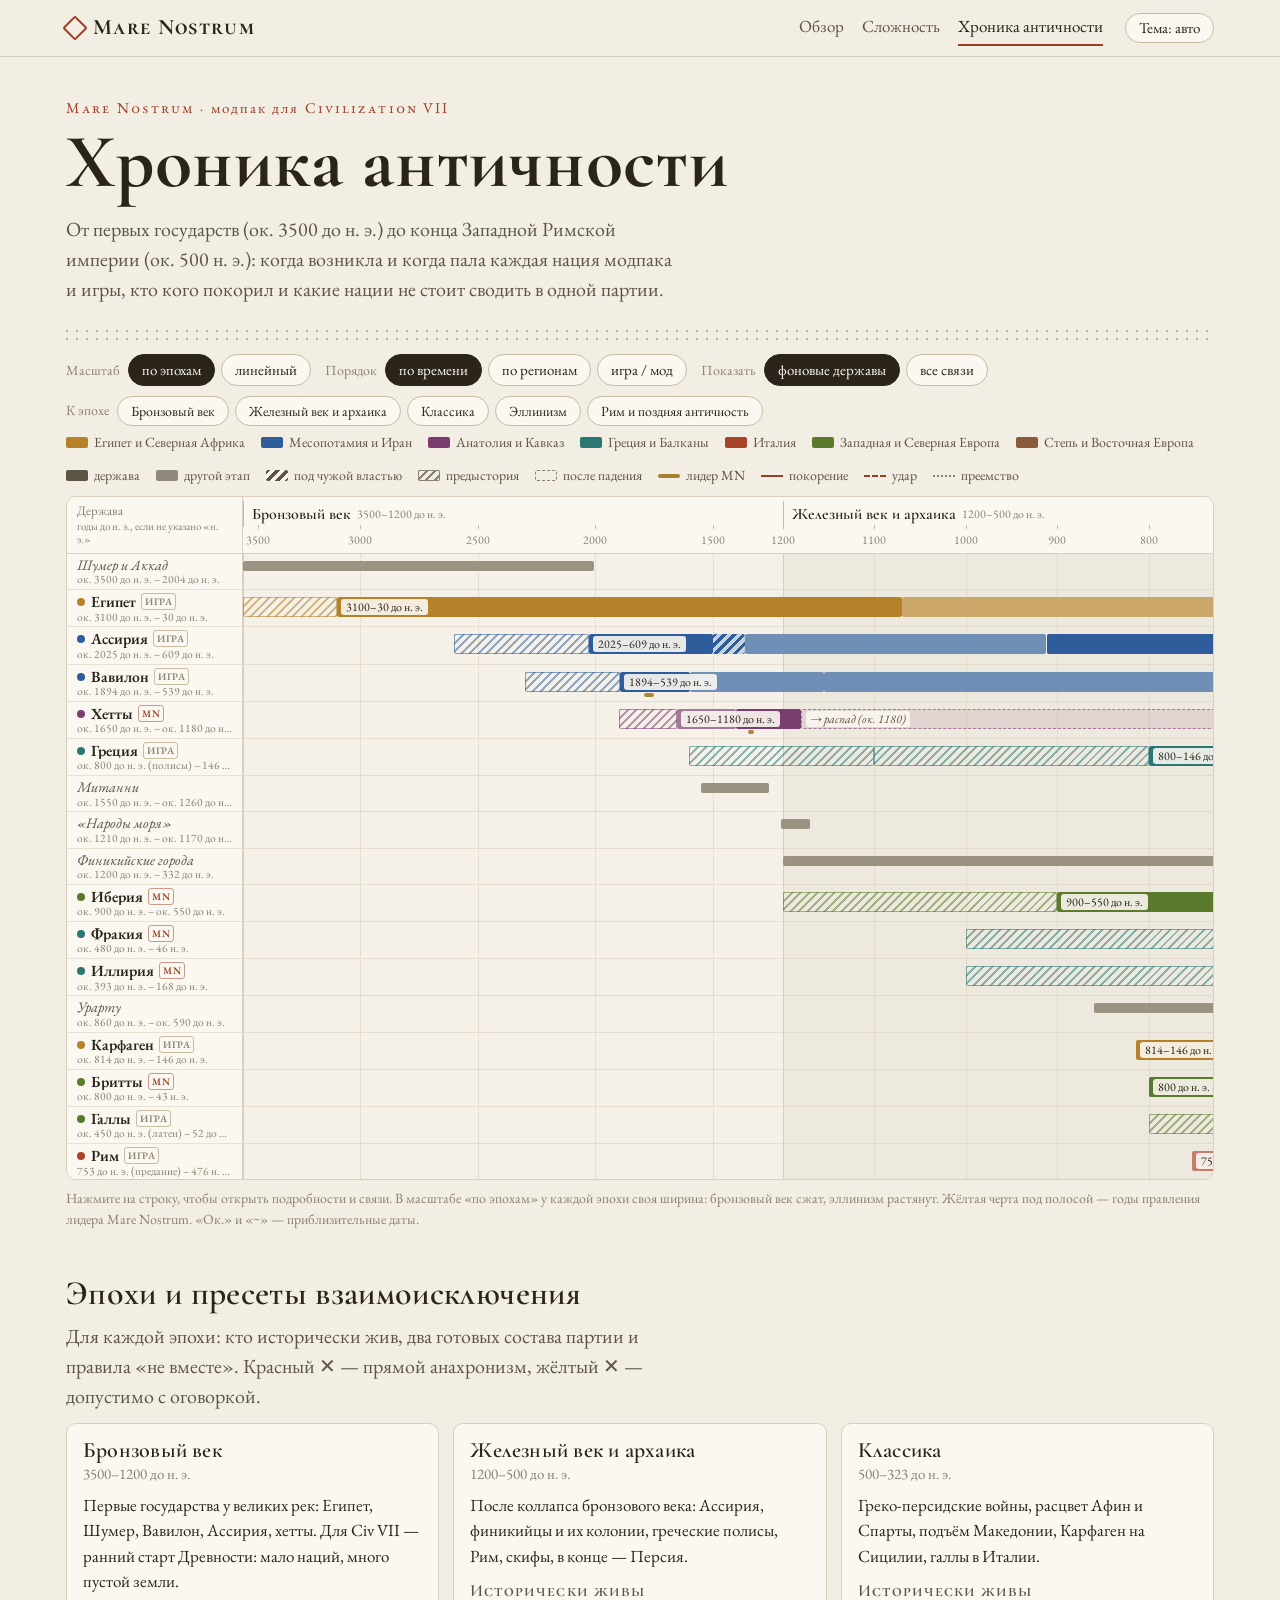
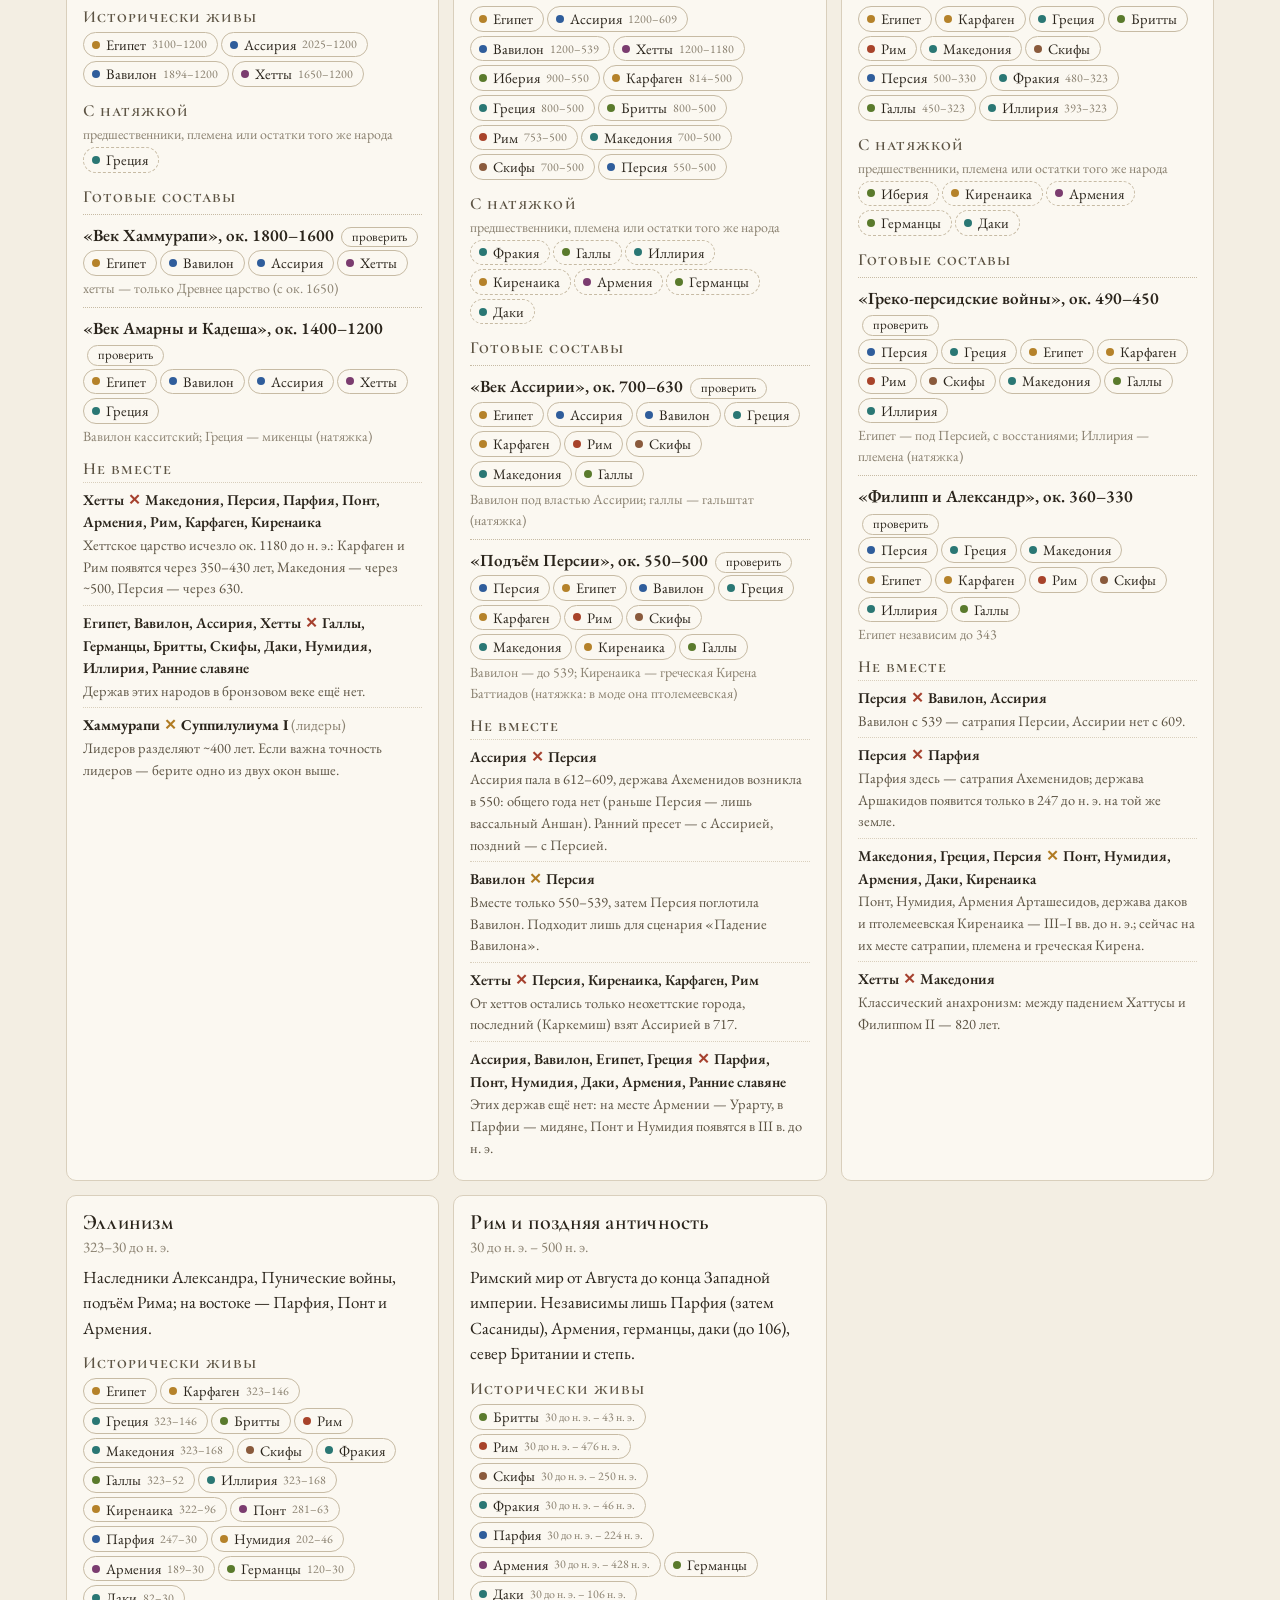
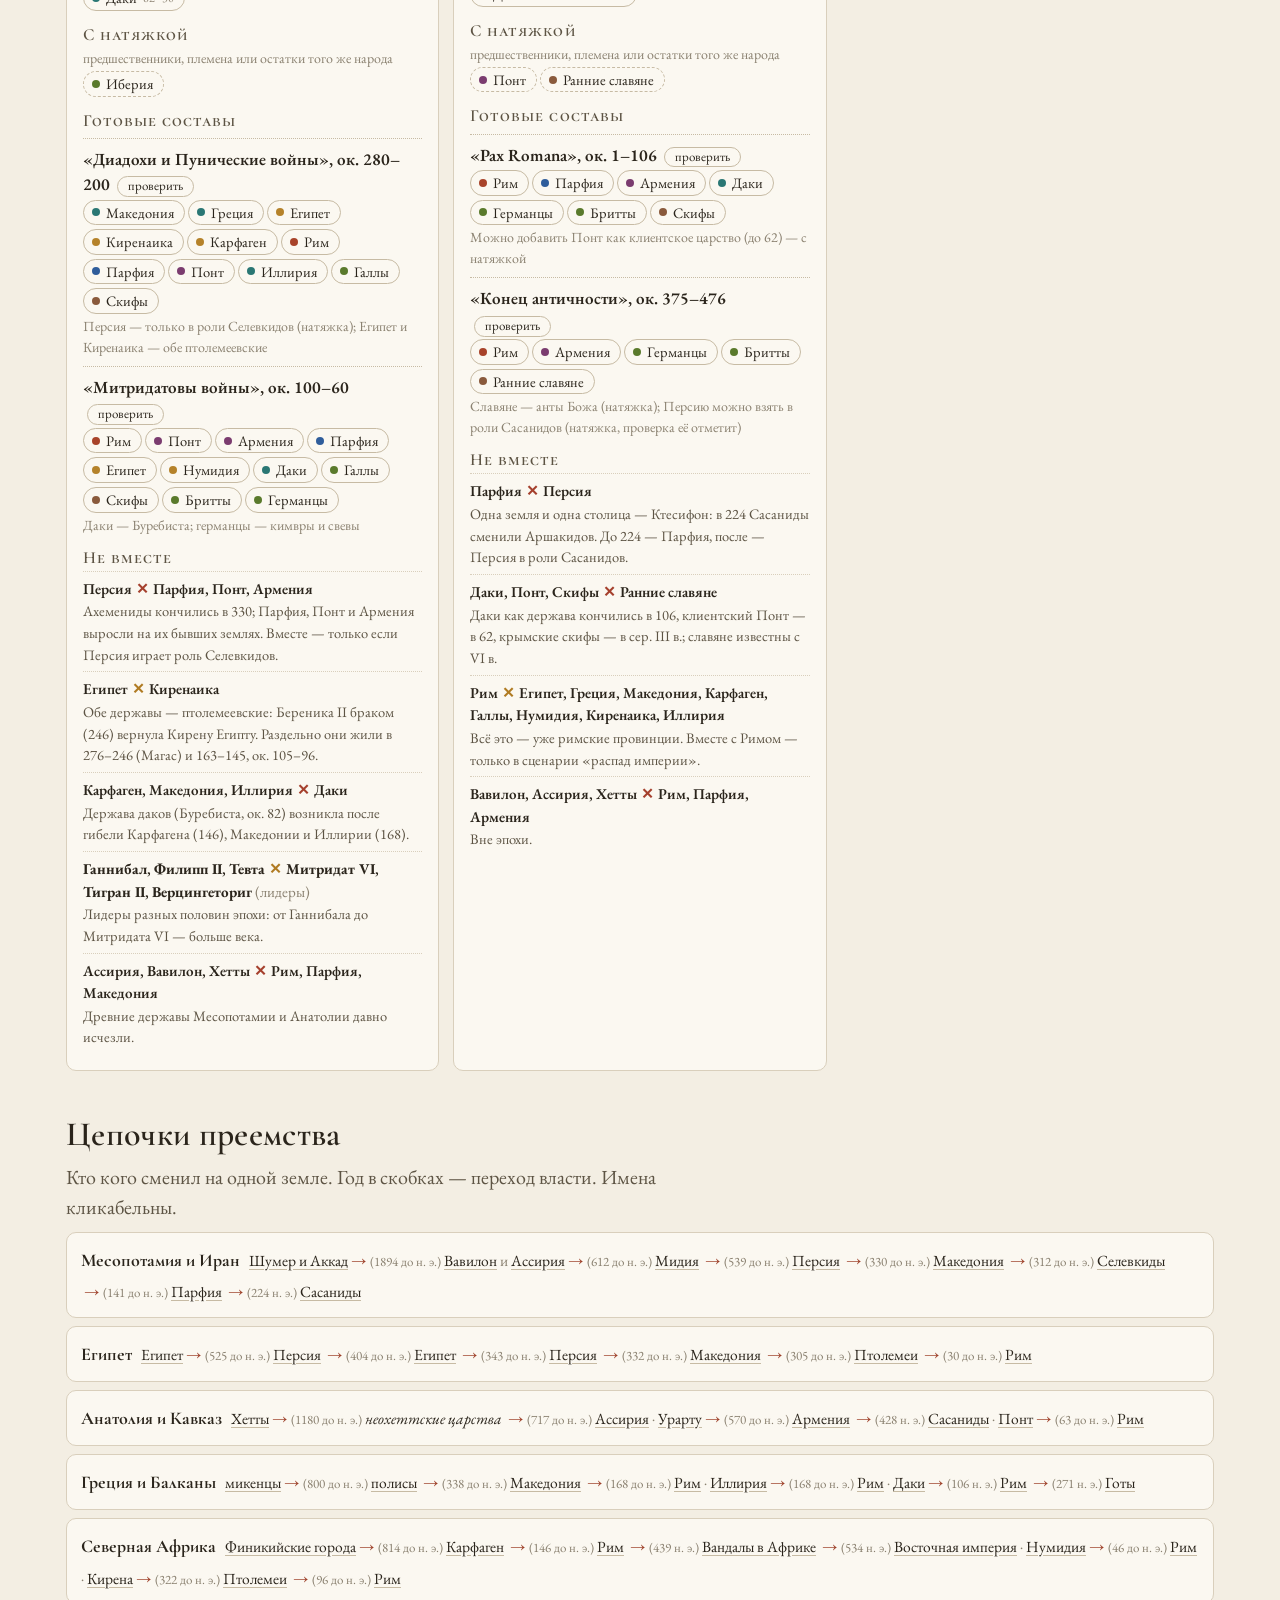
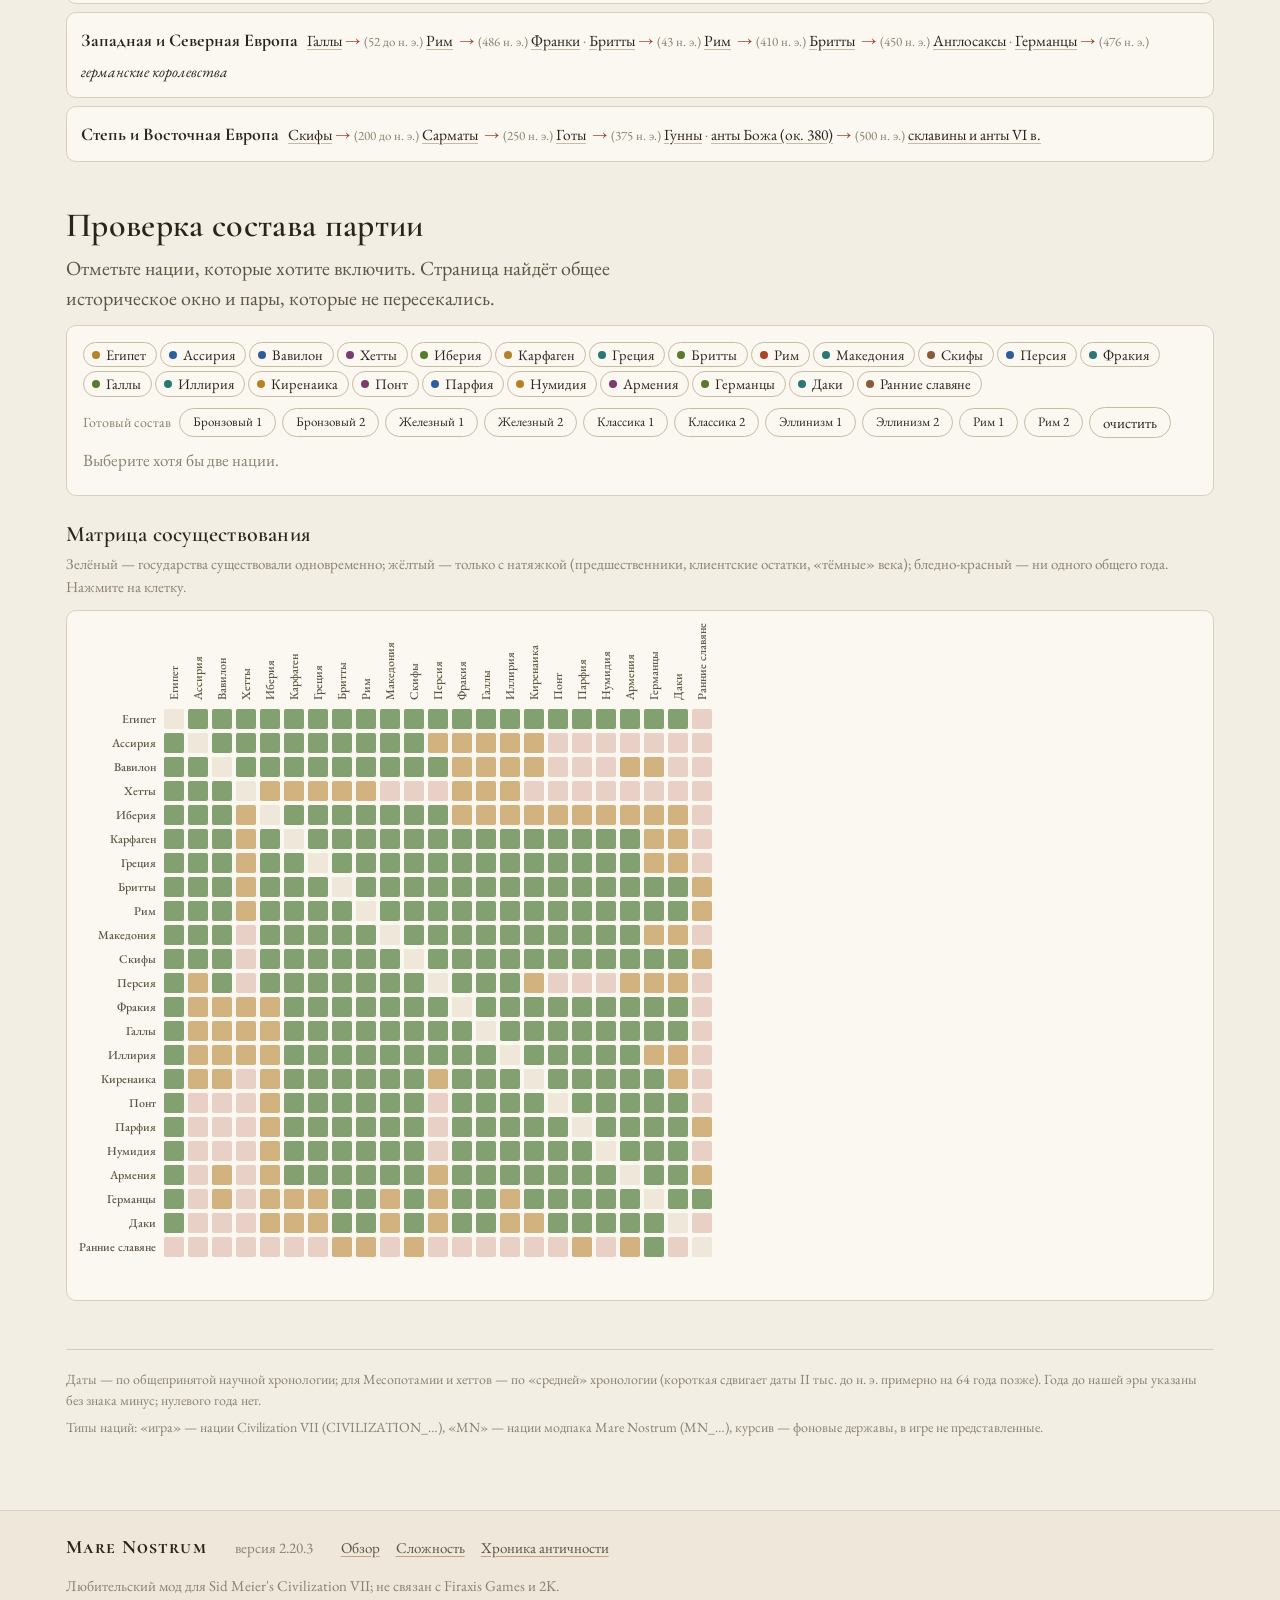
==== commit 52ad369a: "Mare Nostrum 2.20.3" ====
--- a/chronicle.html
+++ b/chronicle.html
@@ -5,7 +5,9 @@
 <meta name="description" content="Хроника античности для модпака Mare Nostrum: нации, их подъём и падение, кто кого покорил, и какие нации не сводить в одной партии.">
 <link rel="preconnect" href="https://fonts.googleapis.com">
 <link rel="preconnect" href="https://fonts.gstatic.com" crossorigin>
+<script>try{var t=localStorage.getItem("mn-theme");if(t==="light"||t==="dark")document.documentElement.setAttribute("data-theme",t)}catch(e){}</script>
 <link rel="stylesheet" href="https://fonts.googleapis.com/css2?family=Cormorant+Garamond:wght@500;600;700&family=EB+Garamond:ital,wght@0,400;0,500;0,600;1,400&display=swap">
+<link rel="stylesheet" href="site.css">
 <style>
 :root{
   --bg:#f3eee3; --surface:#fbf8f1; --surface-2:#efe8da; --ink:#2a241b; --ink-2:#5d5444; --ink-3:#8a8170;
@@ -193,20 +195,18 @@
   .lab .sub{display:none}
   .tag{display:none}
 }
-.site-nav{display:flex;flex-wrap:wrap;gap:6px 18px;font-size:16px;border-bottom:1px solid var(--line);padding-bottom:10px;margin-bottom:18px}
-.site-nav a{text-decoration:none;color:var(--ink-3)}.site-nav a:hover{color:var(--ink)}
-.site-nav a[aria-current="page"]{color:var(--ink);font-weight:600;box-shadow:inset 0 -2px 0 var(--accent)}
+.wrap{padding-top:40px;padding-bottom:0}
+h1{font-size:clamp(44px,7vw,76px)}
 </style>
 </head><body>
+<header class="topbar"><div class="topbar-in"><a class="brand" href="./">Mare Nostrum</a><nav class="tabs" aria-label="Разделы"><a href="./">Обзор</a><a href="difficulty.html">Сложность</a><a href="chronicle.html" aria-current="page">Хроника античности</a></nav><button class="theme" id="themeBtn" type="button">Тема: авто</button></div></header>
 <div class="wrap">
-  <nav class="site-nav" aria-label="Разделы"><a href="./">Обзор</a><a href="difficulty.html">Сложность</a><a href="chronicle.html" aria-current="page">Хроника античности</a></nav>
   <header class="top">
     <div>
       <div class="kicker">Mare Nostrum · модпак для Civilization VII</div>
       <h1>Хроника античности</h1>
       <p class="lede">От первых государств (ок. 3500 до н. э.) до конца Западной Римской империи (ок. 500 н. э.): когда возникла и когда пала каждая нация модпака и игры, кто кого покорил и какие нации не стоит сводить в одной партии.</p>
     </div>
-    <button class="btn" id="themeBtn" type="button" aria-label="Тема оформления">Тема: авто</button>
   </header>
   <div class="meander" aria-hidden="true"></div>
 
@@ -264,7 +264,8 @@
 </div>
 
 <aside class="panel" id="panel" hidden aria-live="polite"></aside>
-
+<footer class="site-foot"><div class="in"><b>Mare Nostrum</b><span>версия 2.20.3</span><nav><a href="./">Обзор</a><a href="difficulty.html">Сложность</a><a href="chronicle.html">Хроника античности</a></nav><p>Любительский мод для Sid Meier's Civilization VII; не связан с Firaxis Games и 2K.</p></div></footer>
+<script src="site.js"></script>
 <script>
 (function(){
 "use strict";
@@ -986,10 +987,7 @@
 document.getElementById("allLinksBtn").addEventListener("click",function(){ S.all=!S.all; this.setAttribute("aria-pressed",S.all?"true":"false"); drawLinks(); });
 
 /* theme */
-var themeBtn=document.getElementById("themeBtn"), THEMES=["auto","light","dark"], TN={auto:"авто",light:"светлая",dark:"тёмная"};
-function setTheme(t){ if(t==="auto") document.documentElement.removeAttribute("data-theme"); else document.documentElement.setAttribute("data-theme",t); themeBtn.textContent="Тема: "+TN[t]; themeBtn.dataset.t=t; store("mn-chron-theme",t); requestAnimationFrame(drawLinks); }
-themeBtn.addEventListener("click",function(){ var i=THEMES.indexOf(themeBtn.dataset.t||"auto"); setTheme(THEMES[(i+1)%3]); });
-setTheme(store("mn-chron-theme")||"auto");
+window.addEventListener("mn-theme",function(){ requestAnimationFrame(drawLinks); });
 
 /* панель прячется, пока шкала вне экрана, и возвращается вместе с ней */
 if("IntersectionObserver" in window){ new IntersectionObserver(function(en){ panel.classList.toggle("away",!en[0].isIntersecting); },{threshold:0.05}).observe(chart); }
--- a/site.css
+++ b/site.css
@@ -0,0 +1,91 @@
+/* Общие стили сайта Mare Nostrum: палитра и шрифты «Хроники античности», шапка, подвал, базовые блоки. */
+:root{
+  --bg:#f3eee3; --surface:#fbf8f1; --surface-2:#efe8da; --ink:#2a241b; --ink-2:#5d5444; --ink-3:#8a8170;
+  --line:#d9cfbc; --line-2:#c7bba4; --accent:#9c3d26; --accent-ink:#fff; --gold:#a8812e;
+  --ok:#4f7a3a; --warn:#b07b22; --bad:#a5402d;
+  --shadow:0 10px 30px rgba(60,40,10,.12); --shadow-sm:0 2px 8px rgba(60,40,10,.08);
+  --serif-h:"Cormorant Garamond","Cormorant","EB Garamond",Garamond,"Times New Roman",Georgia,serif;
+  --serif:"EB Garamond",Garamond,"Palatino Linotype",Palatino,"Book Antiqua",Georgia,serif;
+  --mono:ui-monospace,SFMono-Regular,Menlo,Consolas,monospace;
+  color-scheme:light;
+}
+@media (prefers-color-scheme: dark){
+  :root:not([data-theme="light"]){
+    --bg:#14120e; --surface:#1c1914; --surface-2:#25211a; --ink:#ece4d2; --ink-2:#bdb29d; --ink-3:#8b826f;
+    --line:#352f25; --line-2:#4a4234; --accent:#e0805f; --accent-ink:#1a120c; --gold:#d6ad55;
+    --ok:#86b46a; --warn:#d8a650; --bad:#dd7a63;
+    --shadow:0 10px 30px rgba(0,0,0,.5); --shadow-sm:0 2px 8px rgba(0,0,0,.4); color-scheme:dark;
+  }
+}
+:root[data-theme="dark"]{
+  --bg:#14120e; --surface:#1c1914; --surface-2:#25211a; --ink:#ece4d2; --ink-2:#bdb29d; --ink-3:#8b826f;
+  --line:#352f25; --line-2:#4a4234; --accent:#e0805f; --accent-ink:#1a120c; --gold:#d6ad55;
+  --ok:#86b46a; --warn:#d8a650; --bad:#dd7a63;
+  --shadow:0 10px 30px rgba(0,0,0,.5); --shadow-sm:0 2px 8px rgba(0,0,0,.4); color-scheme:dark;
+}
+*{box-sizing:border-box}
+html{scroll-padding-top:72px}
+html,body{margin:0;padding:0}
+body{background:var(--bg);color:var(--ink);font-family:var(--serif);font-size:18px;line-height:1.55;-webkit-text-size-adjust:100%}
+a{color:var(--accent);text-underline-offset:3px;text-decoration-color:color-mix(in srgb,var(--accent) 45%,transparent)}
+a:focus-visible,button:focus-visible{outline:2px solid var(--accent);outline-offset:2px}
+h1,h2,h3,h4{font-family:var(--serif-h);font-weight:600;letter-spacing:.01em;line-height:1.12;margin:0;text-wrap:balance}
+p{margin:0}
+img{max-width:100%}
+
+/* шапка */
+.topbar{position:sticky;top:0;z-index:40;background:color-mix(in srgb,var(--bg) 86%,transparent);-webkit-backdrop-filter:blur(10px);backdrop-filter:blur(10px);border-bottom:1px solid var(--line)}
+.topbar-in{max-width:1180px;margin:0 auto;padding:10px 16px;display:flex;align-items:center;gap:6px 22px;flex-wrap:wrap}
+.brand{font-family:var(--serif-h);font-weight:700;font-size:22px;letter-spacing:.06em;font-variant:small-caps;color:var(--ink);text-decoration:none;margin-right:auto;display:flex;align-items:center;gap:9px}
+.brand::before{content:"";width:14px;height:14px;border:2px solid var(--accent);transform:rotate(45deg);border-radius:2px}
+.tabs{display:flex;gap:4px 18px;flex-wrap:wrap;font-size:17px}
+.tabs a{color:var(--ink-2);text-decoration:none;padding:4px 0;border-bottom:2px solid transparent}
+.tabs a:hover{color:var(--ink)}
+.tabs a[aria-current="page"]{color:var(--ink);border-bottom-color:var(--accent)}
+.theme{font:inherit;font-size:15px;color:var(--ink);border:1px solid var(--line-2);background:var(--surface);border-radius:999px;padding:4px 13px;cursor:pointer;line-height:1.3}
+.theme:hover{border-color:var(--ink-3)}
+@media (max-width:640px){.brand{font-size:20px;width:100%}.tabs{font-size:16px;order:3}.theme{margin-left:auto}}
+
+/* общие блоки */
+.container{max-width:1080px;margin:0 auto;padding:0 16px}
+.kicker{font-variant:small-caps;letter-spacing:.14em;color:var(--accent);font-size:16px}
+.lede{color:var(--ink-2);max-width:62ch;font-size:20px;line-height:1.5}
+.muted{color:var(--ink-3)}
+.small{font-size:15px}
+.meander{height:10px;opacity:.55;background:
+  repeating-linear-gradient(90deg,var(--ink-3) 0 2px,transparent 2px 10px) top/100% 2px no-repeat,
+  repeating-linear-gradient(90deg,var(--ink-3) 0 2px,transparent 2px 10px) bottom/100% 2px no-repeat}
+.sec{padding:56px 0 0}
+.sec-h{display:flex;align-items:baseline;gap:12px;flex-wrap:wrap;margin-bottom:6px}
+.sec-h h2{font-size:clamp(30px,4vw,40px)}
+.sec-h .n{font-family:var(--serif);color:var(--ink-3);font-size:17px}
+.sec > .lede{font-size:18px;margin-bottom:18px}
+.panel-card{background:var(--surface);border:1px solid var(--line);border-radius:14px;padding:18px 20px;box-shadow:var(--shadow-sm);min-width:0}
+.tag{display:inline-block;font-size:12px;letter-spacing:.06em;text-transform:uppercase;border:1px solid var(--line-2);border-radius:4px;padding:0 5px;color:var(--ink-3);vertical-align:3px;margin-left:6px;line-height:1.5}
+.tag.new{color:var(--accent);border-color:color-mix(in srgb,var(--accent) 50%,transparent)}
+code{font:14px var(--mono);background:var(--surface-2);padding:1px 6px;border-radius:4px;overflow-wrap:anywhere}
+
+/* таблицы */
+.tbl{overflow-x:auto;border:1px solid var(--line);border-radius:12px;background:var(--surface);box-shadow:var(--shadow-sm)}
+.tbl table{border-collapse:collapse;width:100%;font-size:16.5px}
+.tbl th,.tbl td{text-align:left;vertical-align:top;padding:9px 14px;border-bottom:1px solid var(--line)}
+.tbl th{font-variant:small-caps;letter-spacing:.08em;font-size:14px;color:var(--ink-3);font-weight:500;background:var(--surface-2)}
+.tbl tr:last-child td{border-bottom:none}
+.tbl td.n{font-variant-numeric:lining-nums tabular-nums;white-space:nowrap}
+.tbl td.hot{color:var(--accent);font-weight:600}
+
+/* кнопки */
+.btn-dl{display:flex;flex-direction:column;gap:1px;text-decoration:none;border-radius:12px;padding:12px 18px;border:1px solid var(--line-2);background:var(--surface);color:var(--ink);box-shadow:var(--shadow-sm);transition:transform .15s,box-shadow .15s,border-color .15s;min-width:0}
+.btn-dl b{font-family:var(--serif-h);font-size:22px;font-weight:700;line-height:1.15}
+.btn-dl span{font-size:15px;color:var(--ink-3)}
+.btn-dl:hover{transform:translateY(-1px);box-shadow:var(--shadow);border-color:var(--ink-3)}
+.btn-dl.primary{background:var(--accent);border-color:var(--accent);color:var(--accent-ink)}
+.btn-dl.primary span{color:color-mix(in srgb,var(--accent-ink) 80%,transparent)}
+
+/* подвал */
+.site-foot{margin-top:72px;border-top:1px solid var(--line);background:var(--surface-2)}
+.site-foot .in{max-width:1180px;margin:0 auto;padding:22px 16px 40px;display:flex;flex-wrap:wrap;gap:8px 28px;align-items:baseline;color:var(--ink-3);font-size:15px}
+.site-foot b{font-family:var(--serif-h);font-variant:small-caps;letter-spacing:.06em;font-size:19px;color:var(--ink)}
+.site-foot nav{display:flex;gap:16px;flex-wrap:wrap}
+.site-foot a{color:var(--ink-2)}
+.site-foot p{width:100%}
